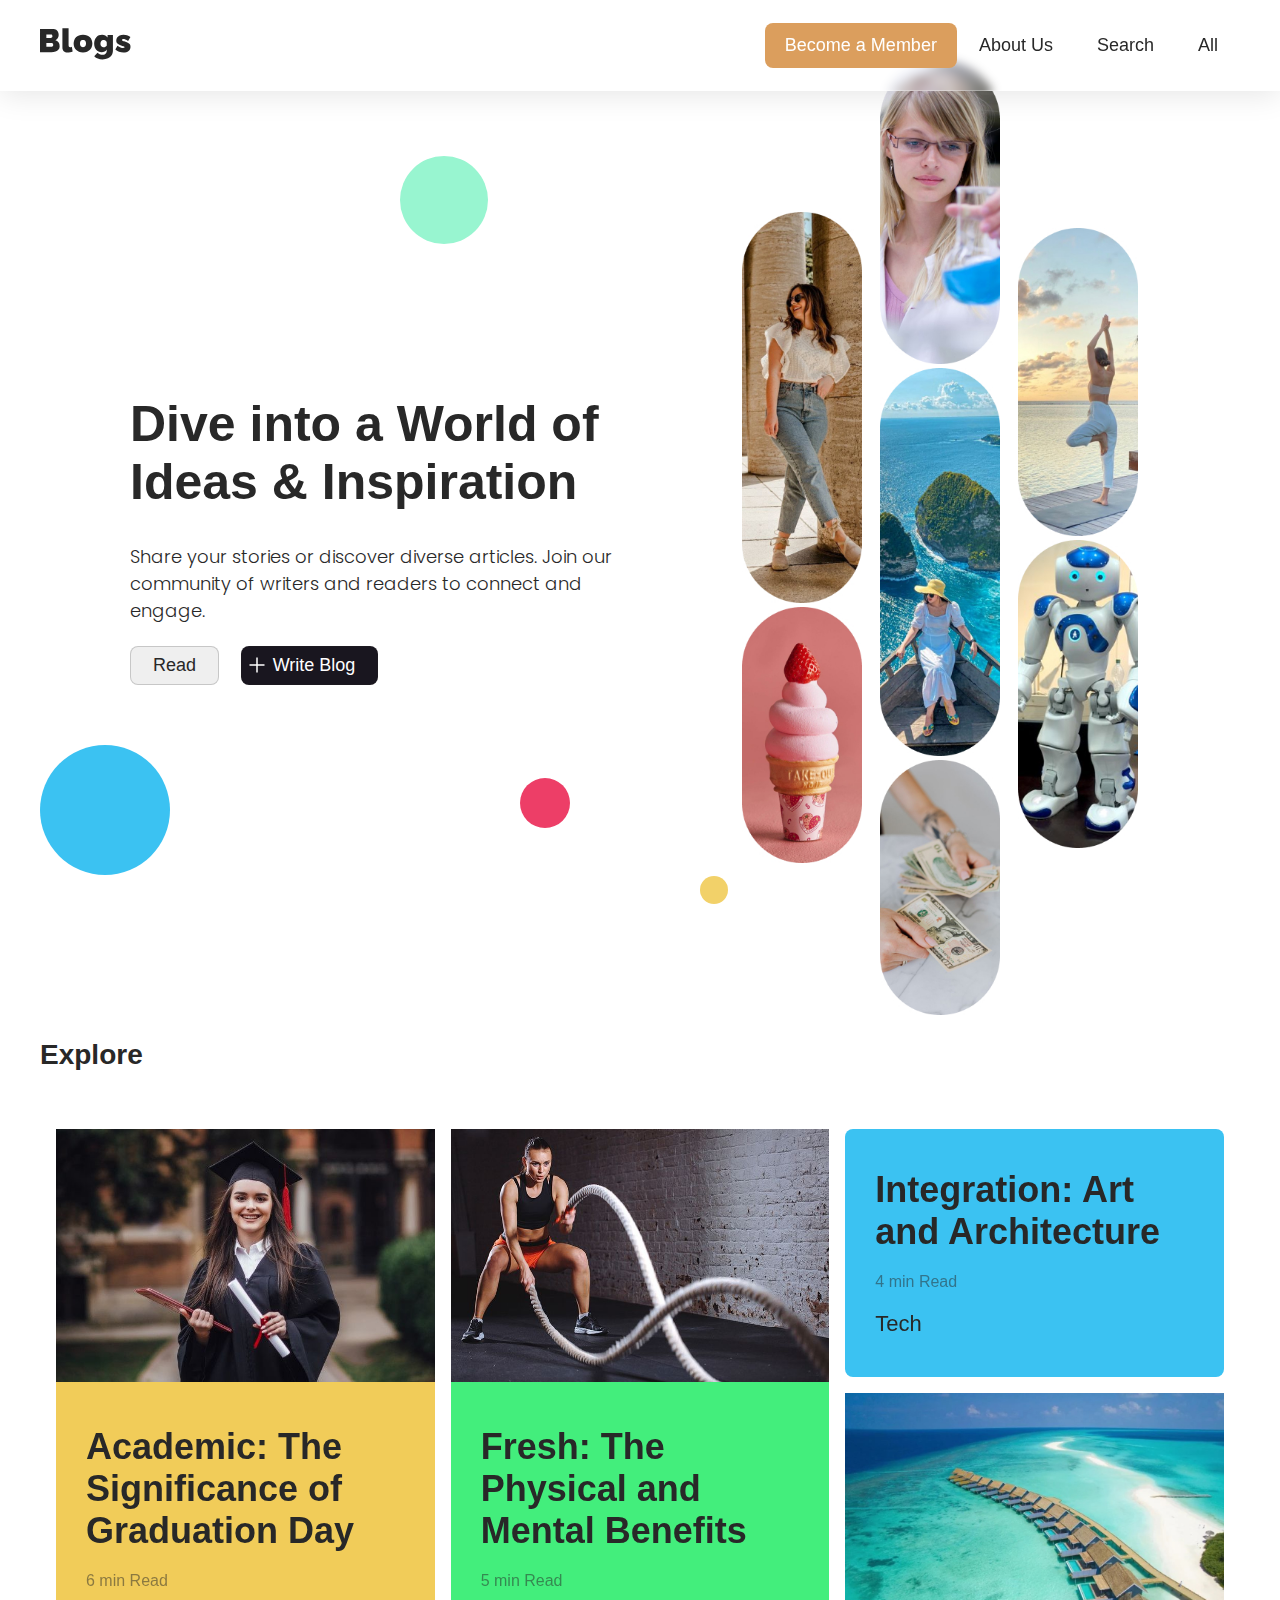
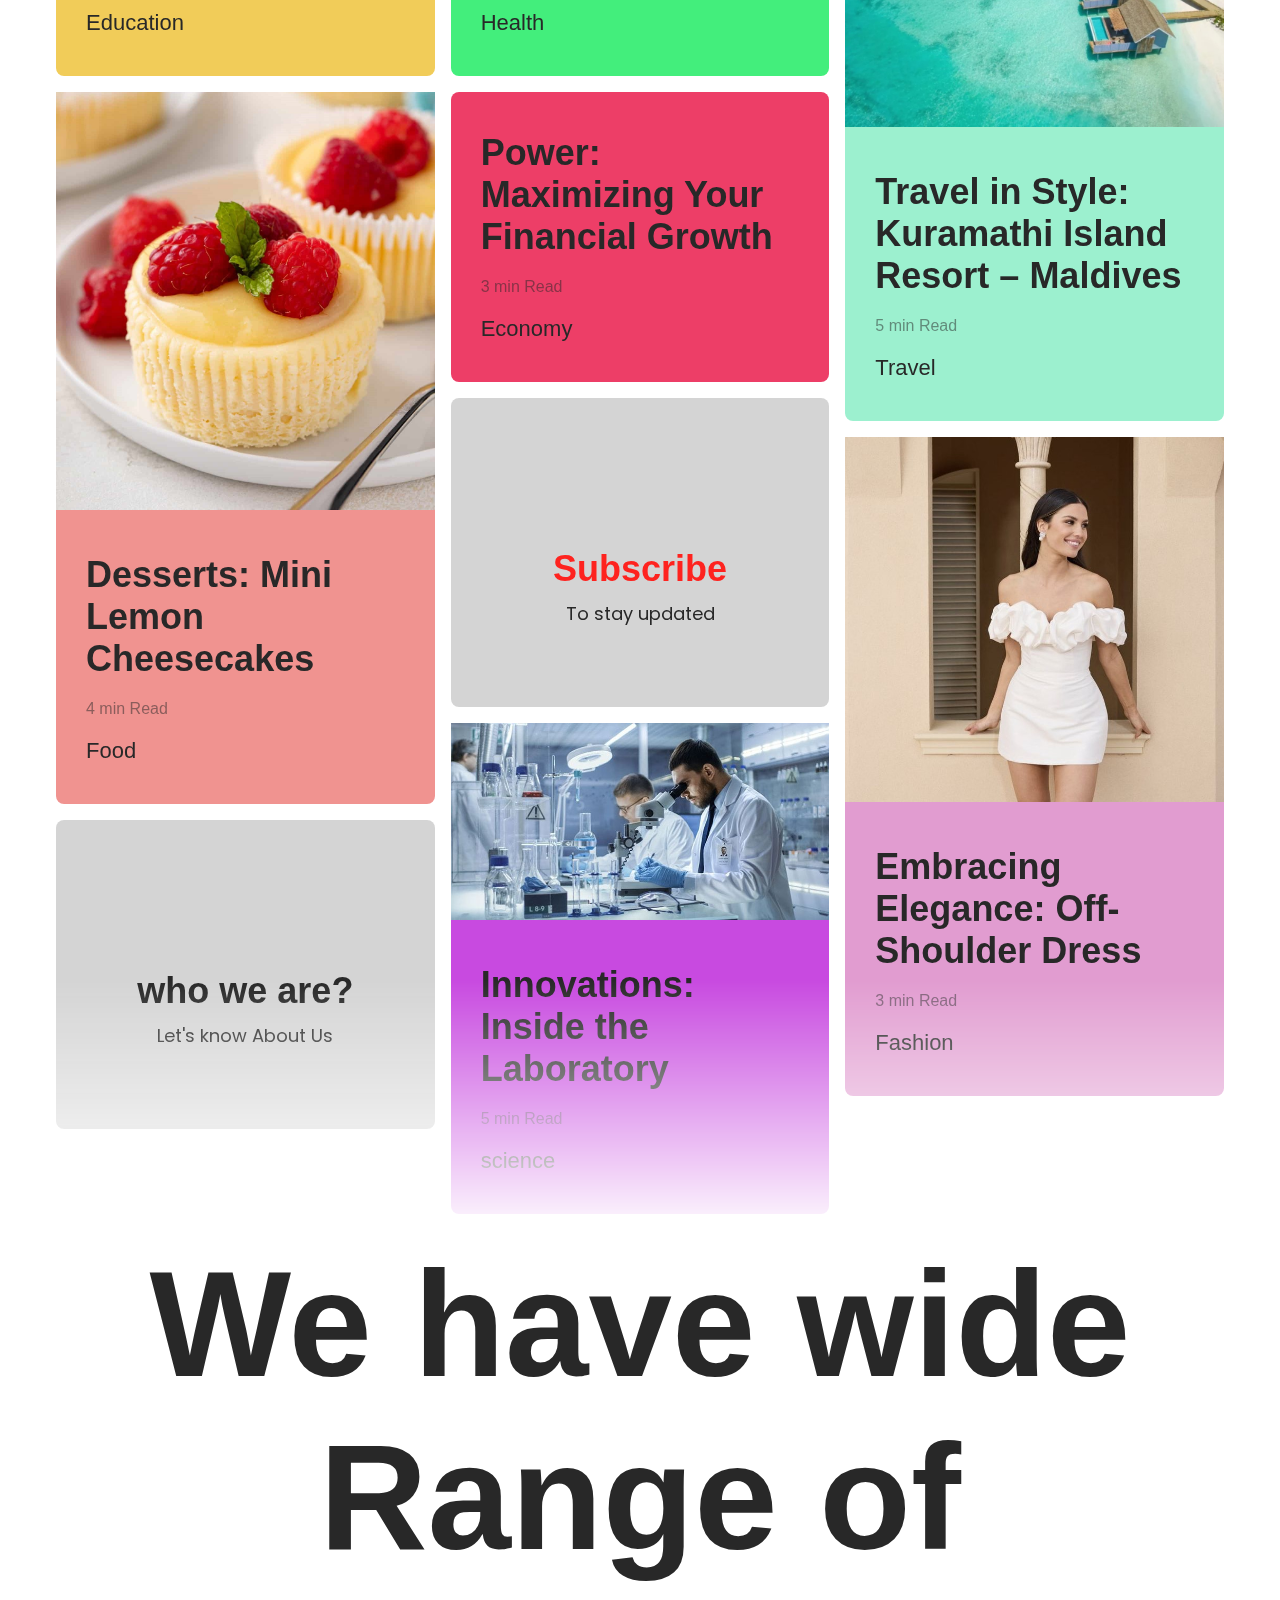
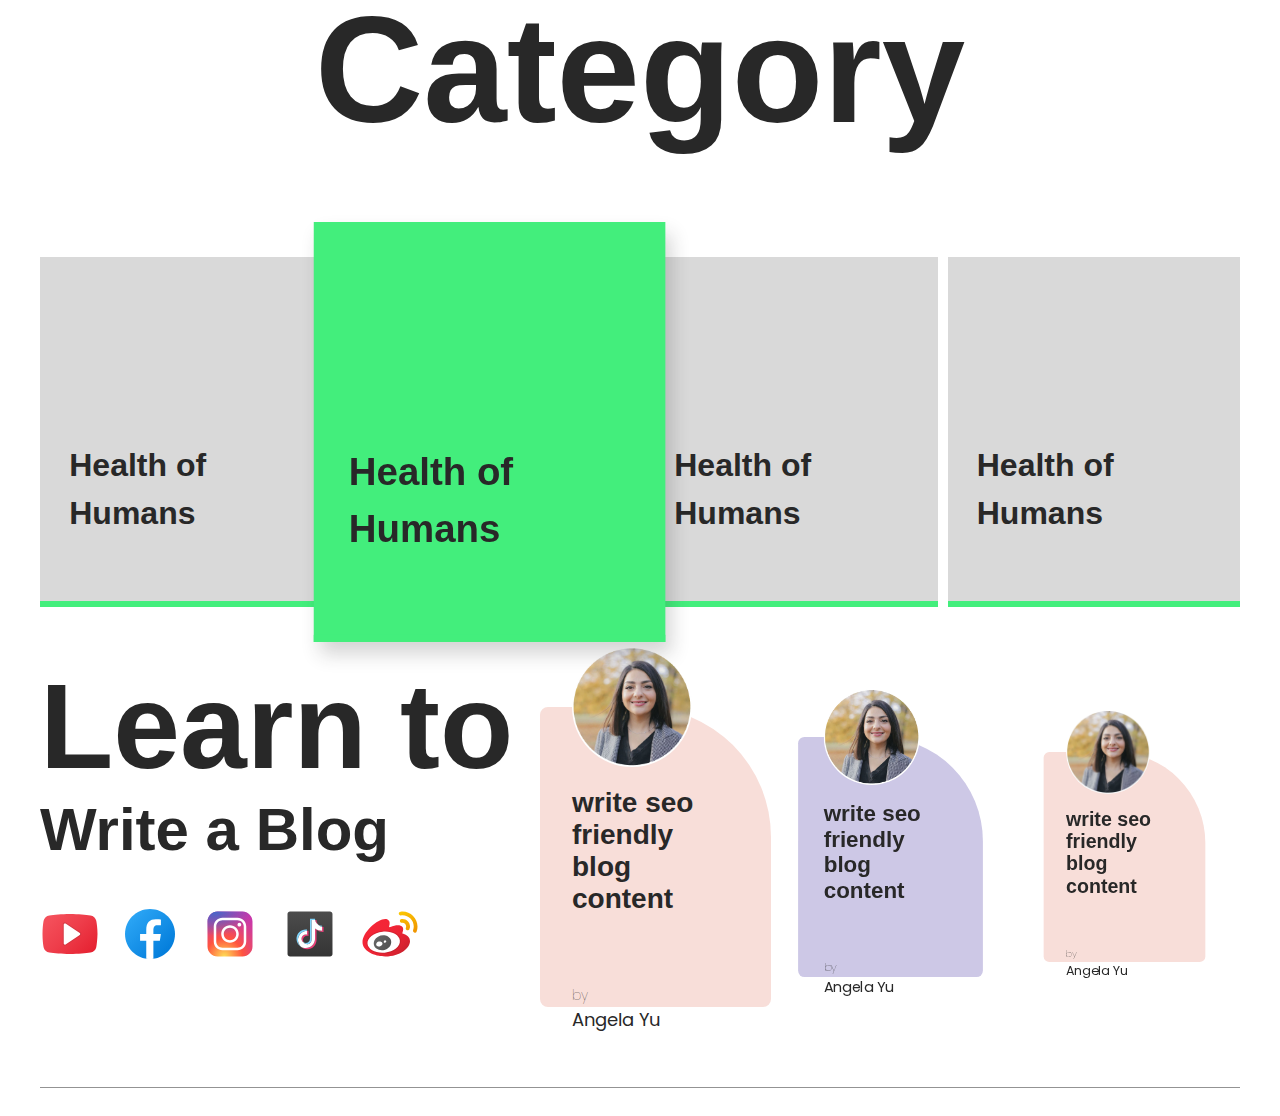
==== index.html @ 85336d6c "fashion updated" ====
<!DOCTYPE html>
<html lang="en">

<head>
    <meta charset="UTF-8">
    <meta name="viewport" content="width=device-width, initial-scale=1.0">
    <title>Blogsphere</title>
    <link rel="stylesheet" href="./css/nav.css">
    <link rel="stylesheet" href="./css/main.css">
</head>

<body>
    <header>
        <nav>
            <section>
                <nav class="nav">
                    <div class="container navBox navBar">
                        <div>
                            <img src="./icon/Blogs.svg" alt="logo" height="32">
                        </div>

                        <div class="mobileChangeNav" id="mobileChangeNav">
                            <div class="closeBtn" onclick="closeBtn()">
                                <img src="./icon/close.svg" alt="close menu" height="22">
                            </div>
                            <ul>
                                <li>
                                    <div class="navMemberBtn">Become a Member</div>
                                </li>
                                <li><a href="#" class="navLink">About Us</a></li>
                                <li><a href="#" class="navLink">Search</a></li>
                                <li><a href="#" class="navLink">All</a></li>
                            </ul>
                        </div>

                        <div class="mobileMenuBtn" id="mobileMenuBtn" onclick="openBtn()">
                            <img src="./icon/menu.svg" alt="menu" height="32">
                        </div>
                    </div>
                </nav>
            </section>
        </nav>

        <section class="container">
            <div class="heroContent">

                <div class="lightBlueDot"></div>
                <div class="blueDot">
                    <div class="blueDotImg"></div>
                </div>
                <div class="pinkDot"></div>
                <div class="yellowDot"></div>
                <div class="heroText">
                    <div>
                        <h1>
                            Dive into a World of Ideas & Inspiration
                        </h1>
                        <p>
                            Share your stories or discover diverse articles. Join our community of writers and readers
                            to connect and engage.
                        </p>

                        <div class="heroBtnBox">
                            <button class="heroBtn">Read</button>
                            <button class="heroBtn">Write Blog</button>
                        </div>
                    </div>
                </div>
                <div class="heroImgBox">
                    <div class="heroColumns">
                        <div>
                            <img src="./img/hero1.jpg" alt="">
                        </div>
                        <div>
                            <img src="./img/hero2.jpg" alt="">
                        </div>
                    </div>

                    <div class="heroColumns">
                        <div>
                            <img src="./img/hero3.jpg" alt="">
                        </div>
                        <div>
                            <img src="./img/hero4.jpg" alt="">
                        </div>
                        <div>
                            <img src="./img/hero5.jpg" alt="">
                        </div>
                    </div>

                    <div class="heroColumns mobileHiddenColumn">
                        <div>
                            <img src="./img/hero6.jpg" alt="">
                        </div>
                        <div>
                            <img src="./img/hero7.jpg" alt="">
                        </div>
                    </div>

                </div>
            </div>
        </section>
    </header>
    <section>
        <div class="container">
            <h3 class="subHeading">Explore</h3>
        </div>

        <section>
            <div class="blogGrid container">

                <!-- column one -->
                <div class="blogColumns">

                    <div class="blogCard educationCard">
                        <div class="fasioImg">
                            <img src="./img/education.jpg" alt="educatinImg" width="100%">
                        </div>
                        <div class="blogCardText">
                            <h2>Academic: The Significance of Graduation Day</h2>
                            <p>6 min Read</p>
                            <h4>Education</h4>
                        </div>
                    </div>

                    <div class="blogCard foodCard">
                        <div class="fasioImg">
                            <img src="./img/food.jpg" alt="foodImg" width="100%">
                        </div>
                        <div class="blogCardText">
                            <h2>Desserts: Mini Lemon Cheesecakes</h2>
                            <p>4 min Read</p>
                            <h4>Food</h4>
                        </div>
                    </div>
                    
                    <div class="blogCard blogAdds">
                        <div>
                            <h5>who we are?</h5>
                            <p>Let's know About Us</p>
                        </div>
                    </div>

                </div>

                <!-- column two -->
                <div class="blogColumns">

                    <div class="blogCard healthCard">
                        <div class="fasioImg">
                            <img src="./img/health.jpg" alt="healthImg" width="100%">
                        </div>
                        <div class="blogCardText">
                            <h2>Fresh: The Physical and Mental Benefits</h2>
                            <p>5 min Read</p>
                            <h4>Health</h4>
                        </div>
                    </div>

                    <div class="blogCard economyCard">
                        <div class="blogCardText">
                            <h2>Power: Maximizing Your Financial Growth</h2>
                            <p>3 min Read</p>
                            <h4>Economy</h4>
                        </div>
                    </div>
                    
                    <div class="blogCard blogAdds">
                        <div>
                            <h5 style="color: var(--red);">Subscribe</h5>
                            <p>To stay updated </p>
                        </div>
                    </div>

                    <div class="blogCard scienceCard">
                        <div class="fasioImg">
                            <img src="./img/science.jpg" alt="healthImg" width="100%">
                        </div>
                        <div class="blogCardText">
                            <h2>Innovations: Inside the Laboratory</h2>
                            <p>5 min Read</p>
                            <h4>science</h4>
                        </div>
                    </div>

                </div>


                <!-- column tree -->
                <div class="blogColumns">

                    <div class="blogCard techCard">
                        <div class="blogCardText">
                            <h2>Integration: Art and Architecture</h2>
                            <p>4 min Read</p>
                            <h4>Tech</h4>
                        </div>
                    </div>

                    <div class="blogCard travelCard">
                        <div class="fasioImg">
                            <img src="./img/travel.jpg" alt="travelImg" width="100%">
                        </div>
                        <div class="blogCardText">
                            <h2>Travel in Style: Kuramathi Island Resort – Maldives</h2>
                            <p>5 min Read</p>
                            <h4>Travel</h4>
                        </div>
                    </div>
                    
                    <div class="blogCard fashionCard">
                        <div class="fasionImg">
                            <img src="./img/fashionGirl.jpg" alt="fashionImg" width="100%">
                        </div>
                        <div class="blogCardText">
                            <h2>Embracing Elegance: Off-Shoulder Dress</h2>
                            <p>3 min Read</p>
                            <h4>Fashion</h4>
                        </div>
                    </div>

                </div>

            </div>
        </section>




    </section>


    <section>
        <div class="container bigAnimationTextBox" id="bigAnimationTextBox">
            <h2 class="bigAnimationText bigAnimationTextTop">We have wide </h2>
            <h2 class="bigAnimationText bigAnimationTextBottom">Range of Category</h2>
        </div>
    </section>

    <section class="container">
        <div class="categorySilderBox">

            <div class="categoryCard">
                <h4 class="categoryText">Health of Humans</h4>
                <div class="categoryLine"></div>
            </div>

            <div class="categoryCard">
                <h4 class="categoryText">Health of Humans</h4>
                <div class="categoryLine"></div>
            </div>

            <div class="categoryCard">
                <h4 class="categoryText">Health of Humans</h4>
                <div class="categoryLine"></div>
            </div>

            <div class="categoryCard">
                <h4 class="categoryText">Health of Humans</h4>
                <div class="categoryLine"></div>
            </div>

        </div>
    </section>

    <section>
        <div class="learnContentBox container">
            <div>
                <h2>Learn to </h2>
                <h3>Write a Blog </h3>

                <div class="socialMediaBox">
                    <div><a href="/"><img src="./icon/yt.svg" alt="youtube" height="60" width="60"></a></div>
                    <div><a href="/"><img src="./icon/fb.svg" alt="facebook" height="60" width="60"></a></div>
                    <div><a href="/"><img src="./icon/insta.svg" alt="instergram" height="60" width="60"></a></div>
                    <div><a href="/"><img src="./icon/tikTok.svg" alt="tiktok" height="60" width="60"></a></div>
                    <div><a href="/"><img src="./icon/weibo.svg" alt="weibo" height="60" width="60"></a></div>
                </div>

            </div>
            <div>

                <div class="infoCard infoCard1">
                    <div class="infoImg">
                        <img src="./profile/img1.jpg" alt="user img" height="120">
                    </div>

                    <h3>write seo friendly blog content</h3>
                    <span>by</span>
                    <p>Angela Yu</p>
                </div>

                <div class="infoCard infoCard2">
                    <div class="infoImg">
                        <img src="./profile/img1.jpg" alt="user img" height="120">
                    </div>

                    <h3>write seo friendly blog content</h3>
                    <span>by</span>
                    <p>Angela Yu</p>
                </div>

                <div class="infoCard infoCard3">
                    <div class="infoImg">
                        <img src="./profile/img1.jpg" alt="user img" height="120">
                    </div>

                    <h3>write seo friendly blog content</h3>
                    <span>by</span>
                    <p>Angela Yu</p>
                </div>

            </div>
        </div>
    </section>

    <footer>
        <section class="container">
            <p></p>
        </section>
    </footer>
    <script src="./js/nav.js"></script>
    <script src="./js/main.js"></script>
</body>

</html>
---- css/nav.css ----
ul {
    list-style: none;
}





body {
    /* overflow: hidden; */
    overflow-x: hidden !important;
}

.nav {
    background: var(--bgNav);
    padding: 22px 0;
    position: absolute;
    z-index: 9;
    top: 0;
    left: 0;
    right: 0;
    box-shadow: 5px 10px 15px rgba(0, 31, 64, .05);
    border-bottom: 1px solid rgba(0, 31, 64, .09);

        /* glass effect */

    /* From https://css.glass */
    background: rgba(255, 255, 255, 0.2);
    /* border-radius: 16px; */
    box-shadow: 0 4px 30px rgba(0, 0, 0, 0.1);
    backdrop-filter: blur(5px);
    -webkit-backdrop-filter: blur(5px);
    border: 1px solid rgba(255, 255, 255, 0.3);
}

.navBox {
    display: flex;
    justify-content: space-between;
    align-items: center;   
}



.navBox ul {
    display: flex;
    align-items: center;
}



@media screen and (max-width: 1000px) {


    body {
        overflow-y: scroll;
    }

}

.mobileMenuBtn img{
    cursor: pointer;
}

.mobileMenuBtn {
    display: none;
}

.closeBtn {
    display: none;
    position: absolute;
    top: 6%;
    right: 6%;
    cursor: pointer;
}

.navBar ul li a{
    margin-inline: 22px;
}

@media screen and (max-width: 800px) {
    .mobileChangeNav {
        /* display: none; */
        position: absolute;
        background: rgba(255, 255, 255, 0.4);
        width: 100%;
        height: 100vh;
        top: 0;
        left: 100%;
        bottom: 0;


        backdrop-filter: blur(5px);
        -webkit-backdrop-filter: blur(5px);

        transition: all ease-in-out 320ms;
    }

    .mobileChangeNav ul {
        flex-direction: column;
        margin-top: 10%;
    }

    .mobileChangeNav ul li {
        margin-top: 5%;
        width: calc(100% - 4rem) !important;
        padding-bottom: 10px;
        border-bottom: 1px solid rgba(0, 31, 64, .2);
    }

    .closeBtn {
        display: inline;
    }

    .navLink {
        font-size: 1rem;
    }

    .navLink:hover {
        border: none;
    }

    .mobileMenuBtn {
        display: inline;
        cursor: pointer;
    }
}
---- css/main.css ----
@import url('https://fonts.googleapis.com/css2?family=Poppins&display=swap');
@import url('https://fonts.googleapis.com/css2?family=Poppins:ital,wght@0,100;0,200;0,300;0,400;0,500;0,600;0,700;0,800;0,900;1,100;1,200;1,300;1,400;1,500;1,600;1,700;1,800;1,900&display=swap');
*{
    margin: 0;
    padding: 0;
    box-sizing: border-box;
}

:root{
    --fashionColor: #E19CD0;
    --healthColor: #43EE7C;
    --foodColor: #F09390;
    --economyColor: #ED3E67;
    --techColor: #3BC2F2;
    --scienceColor: #C84AE0;
    --travelColor: #9CF0CF;
    --educationColor: #F1CC59;

    --blogAddsColor: rgba(40, 40, 40, .2);
    --themeColor: rgba(202, 221, 250, .45);

    --themeColor: #e9e9e9;

    --smallRadius:8px;
    --bigRadius:32px;

    --mainFont:"Raleway", sans-serif;
    --bodyFont:"Poppins", sans-serif;

    --heading50:50px;
    --heading36:36px;
    --heading28:28px;
    --heading22:22px;

    --text18:18px;
    --heading32: 32px;

    
    --darkMain: #19161F;
    --darkGray: rgba(255, 255, 255, 0.05);
    --darkText: #282828;
    --white: #fff;

    --garyWhite: #D9D9D9;
    --red: #FE231F;

    --setBlogColumn: calc(100% - 3rem );

}

.container {
    width: calc(100% - 2rem);
    max-width: 1200px;
    margin-inline: auto;
}

body {
    overflow-x: hidden;
}

.subHeading {
    color: var(--darkText);
    font-size: var(--heading28);
    font-family: var(--mainFont);
    margin-top: 20px;
    margin-bottom: 50px;
}

/* blogGrid */

.blogGrid {
    display: flex;
    flex-wrap: wrap;
    flex-direction: row;
}

.blogColumns {
    width: calc( var(--setBlogColumn) / 3);
    margin-inline: 8px;
    align-self: flex-start;
}

/* cards */

.fashionCard {
    background: var(--fashionColor);
}

.healthCard {
    background: var(--healthColor);
}

.educationCard {
    background: var(--educationColor);
}

.scienceCard {
    background: var(--scienceColor);
}

.foodCard {
    background: var(--foodColor);
}

.travelCard {
    background: var(--travelColor);
}

.techCard {
    background: var(--techColor);
}

.economyCard {
    background: var(--economyColor);
}

.blogAdds {
    background: var(--blogAddsColor);
    padding-top: 150px;
    padding-bottom: 80px;
    text-align: center;
    color: var(--darkText);
}

.blogAdds h5 {
    font-family: var(--mainFont);
    font-size: var(--heading36);
}

.blogAdds p {
    font-family: var(--bodyFont);
    font-size: var(--text18);
    margin-top: 10px;
}



.blogCard {
    border-radius: var(--smallRadius);
    margin-bottom: 16px;
}

.blogCardText {
    padding: 40px 30px;
    font-family: var(--mainFont);
    color: var(--darkText);
}

.blogCardText h2 {
    letter-spacing: 1.5%;
    font-size: var(--heading36);
}

.blogCardText p {
    opacity: 50%;
    margin-top: 20px;
    font-size: var(--bodyFont);
}

.blogCardText h4 {
    font-size: var(--heading22);
    font-weight: 500;
    margin-top: 20px;
}

@media screen and (max-width: 1000px) {
    .blogColumns {
        width: calc( (calc(100% - 2rem)) / 2);
    }
}

@media screen and (max-width: 680px) {
    .blogColumns {
        width: 100%;
    }
}


/* home big text animation */

.bigAnimationTextBox {
    overflow: hidden;
}

.bigAnimationText {
    font-family: var(--mainFont);
    font-size: 150px;
    color: var(--darkText);
    /* width: 150vw; */
    text-align: center;
}



.categorySilderBox {
    display: grid;
    grid-template-columns: repeat(4, 1fr);
    grid-column-gap: 10px;
    margin-top: 100px; 
}

.categoryCard {
    height: 350px;
    font-family: var(--mainFont);
    position: relative;
    background: var(--garyWhite);
    border-bottom: 0;
}

.categorySilderBox > .categoryCard:nth-child(2) {
    scale: 1.2;
    z-index: 9;
    box-shadow: 5px 10px 15px rgba(40, 40, 40, .2);
    background: var(--healthColor);
}

.categoryText {
    font-size: var(--heading32);
    color: var(--darkText);
    position: absolute;
    bottom: 20%;
    padding-inline: 10%;
    line-height: 1.5;
}

.categoryLine {
    width: 100%;
    height: 6px;
    background: var(--healthColor);
    position: absolute;
    bottom: 0;
}

@media screen and (max-width: 1000px) {
    .categorySilderBox {
        grid-template-columns: repeat(3, 1fr);
    }
}

/* learnContentBox */

.learnContentBox {
    display: grid;
    grid-template-columns: repeat(5, 1fr);
}

.learnContentBox > div:nth-child(1)  {
    padding-top: 50px;
    grid-column: span 2;
}

.learnContentBox > div:nth-child(1) h2,
.learnContentBox > div:nth-child(1) h3 {
    font-family: var(--mainFont);
    color: var(--darkText);
}

.learnContentBox > div:nth-child(1) h2 {
    font-size: 120px;
}

.learnContentBox > div:nth-child(1) h3 {
    font-size: 60px;
}

.socialMediaBox {
    display: flex;
    margin-top: 40px;
}

.socialMediaBox > div {
    margin-right: 20px;
}

.learnContentBox > div:nth-child(2)  {
    grid-column: span 3;
    height: 300px;
    display: flex;
    justify-content: space-between;
    padding-left: 20px;
    margin-top: 100px;
}

.infoCard {
    color: var(--darkText);
    position: relative;
    background: #F8DED9;
    padding: 32px;
    padding-bottom: 80px;
    width: 33%;
    border-radius: var(--smallRadius);
    border-top-right-radius: 130px;
    padding-top: 80px;
}

.infoImg {
    position: absolute;
    top: -60px;
}

.infoImg img {
    border-radius: 120px;
}

.infoCard h3 {
    font-family: var(--mainFont);
    font-size: var(--heading28);
}

.infoCard span {
    font-family: var(--bodyFont);
    font-size: 14px;
    font-weight: 100;
    display: block;
    margin-top: 70px;
}

.infoCard p {
    font-family: var(--bodyFont);
    font-size: var(--text18);
}

.infoCard2 {
    background: #CDC8E6;
    scale: .8;
}

.infoCard3 {
    scale: .7;
}

footer section {
    opacity: .5;
    margin-top: 80px;
    border-top: .1px solid var(--darkText);
}

footer p {
    font-family: var(--mainFont);
    font-size: 14px;
    color: var(--darkText);
    text-align: center;
    padding-top: 14px;
    padding-bottom: 14px;
}


/* profileViewPage */

.profileViewPage {
    display: grid;
    grid-template-columns: repeat(4, 1fr);
    font-family: var(--mainFont);
}


















/* minu - singleBlog */

.singleBlog {
    margin-top: 140px;
}

.singleBlog .blogTopic{
    margin-top: 50px;
    font-family: var(--mainFont);
    font-size: clamp(1.563rem, 1.375vw + 1.219rem, 2.25rem);
    color: #282828;
    font-weight: 900;
}

.singleBlog .blogInfoBox{
    font-family: var(--mainFont);
    font-size: clamp(0.938rem, -0.125vw + 1.031rem, 1rem);
    font-weight: 400;
    color: #282828;
    opacity: 80%;
    margin-top: 10px;
}

.singleBlog .optionBtn{
    margin-top: 22px;
    display: flex;
    justify-content: end;
}

.singleBlog button{
    font-size: clamp(0.875rem, 0.75vw + 0.688rem, 1.25rem);
    font-weight: 500px;
    cursor: pointer;
    font-family: var(--mainFont);
    padding: 10px 25px;
    padding-left: 66px;
    border: 0.4px solid rgb(40, 40, 40, .2);
    border-radius: var(--smallRadius);
    background: transparent;
}

.singleBlog  .pdfBtn{
    font-size: clamp(1rem, 0.25vw + 0.938rem, 1.125rem);
    background: url(../Resources/pdfIcon.svg) no-repeat 22px center;
    background-size: 28px;
    margin-left: 15px;
}

.singleBlog .favBtn{
    font-size: clamp(1rem, 0.25vw + 0.938rem, 1.125rem);
    display: flex;
    align-items: center;
    padding-left: 24px;
    justify-content: space-between;
}

.favBtn span{
    margin-left: 15px;
}

.singleBlog .blogImgBox{
    margin-top: 70px;
    display: flex;
   justify-content: center;
}

.singleBlog > .blogImgBox > img{
    border-radius: 32px;
}

.blogContent{
    margin-top: 80px;
    width: 90%;
    margin-inline: auto;
}

.blogContent p{
    font-family: var(--bodyFont);
    font-size: 1.125rem;
    font-size: clamp(1.125rem, 1rem + 0.5vw, 1.375rem);
    color: #282828;
    opacity: .9;
    line-height: 1.8;
    font-weight: 300;
    text-align: justify;
}

.otherContent {
    display: grid;
    grid-template-columns: repeat(2, 1fr);
    column-gap: 60px;
}

.singleBlog > .imgSection{
    margin-top: 60px;
    width: fit-content;
    margin-inline: auto;
}

.imgSection img{
    border-radius: 32px;
}

.singleBlog .blogEndRow{
    font-family: var(--mainFont);
    display: flex;
    justify-content: space-between;
    margin-top: 100px;
}

.blogEndRow .shareLink{
    display: flex;
    align-items: center;
    color: var(--darkText);
}

.singleBlog .feedbackSection > h3{
    font-family: var(--mainFont);
    font-size: var(--heading22);
    font-weight: 100;
    color: #282828;
    margin-top: 60px;
    text-align: center;
}


.singleBlog .boxLineDiv{
    width: 350px;
    border-bottom: 0.4px solid rgba(40, 40, 40, 30%);
    margin-inline: auto;
    margin-top: 10px;

}

.singleBlog .feedbackImg{
    margin-top: 25px;
    display: flex;
    flex-wrap: wrap;
    width: fit-content;
    margin-inline: auto;
    margin-bottom: 20px;
}

.singleBlog .feedbackImg div{
    margin-inline: 5px;
    cursor: pointer;
    animation: all ease-in-out 300ms;
}

.singleBlog .feedbackImg div:hover {
    scale: 1.1;
}

@media screen and (max-width: 800px) {
    .blogContent {
        width: 95%;
    }

    .otherContent {
        grid-template-columns: 1fr;
        row-gap: 32px;
    }
}

@media screen and (max-width: 570px) {
    .blogEndRow {
        display: flex;
        flex-direction: column;
    }

    .shareLink {
        margin-top: 20px;
    }
}

@media screen and (max-width: 450px) {
    .feedbackImg img {
        width: 32px;
        height: 32px;
    }
}


/* comment box */

.commentSection {
    margin-top: 100px;
}

.commentHeader {
    display: flex;
    justify-content: space-between;
    margin-bottom: 2.4rem;
    font-family: var(--mainFont);
}

.commentHeader h1 {
    font-size: 1.6rem;
    color: hsl(224, 21%, 14%);
}

.commentBox {
    font-family: var(--bodyFont);
}

.notification {
    padding: 0.001rem .6rem;
    margin-left: 0.4rem;
    border-radius: 0.3rem;
    background-color: hsl(219, 85%, 26%);
    color: hsl(0, 0%, 100%);
}

.commentHeader h2 {
    font-weight: 500;
    font-size: 1.4rem;
    color: hsl(219, 12%, 42%);
}

.msg-box {
    display: flex;
    padding: 1rem 1.5rem;
    background-color: hsl(210, 60%, 98%);
    margin-bottom: 0.6rem;
    position: relative;
}

.msg-box>div + div {
    margin-left: 1.2rem;
}

.msg-box img {
    height: 3rem;
}

.chess-img {
    position: absolute;
    right: 2rem;
    align-items: center;
}

.msg-box div h3 {
    font-size: 1rem;
    font-weight: 500;
    color: hsl(219, 12%, 42%);
    margin-bottom: 0.2rem;
    display: flex;
    align-items: center;
}

.msg-box div h3 span {
    font-weight: 800;
}

.msg-box>div>h3>span + span {
    margin-left: 0.6rem;
}

.msg-box span {
    color: hsl(219, 12%, 42%);
}

.msg-box div h3 span:nth-child(1) {
    color: hsl(224, 21%, 14%);
}

.commentBox p {
    font-size: 1.05rem;
    color: hsl(219, 12%, 42%);
    margin: 0.8rem 1.5rem 2rem 6rem;
    padding: 1.2rem;
    border: 1px solid hsl(205, 33%, 90%);
}

.commentBox span.club {
    color: hsl(219, 85%, 26%);
}

.hiden {
    display: none;
    transition: all 250ms ease-in-out;
}

.dot {
    width: 8px;
    height: 8px;
    border-radius: 8px;
    background-color: hsl(1, 90%, 64%);
    margin-left: 0.7rem;
}

.name {
    margin-right: 0.6rem;
}

.name:hover,
.commentBox h3>span:hover,
.commentBox >h2:hover,
.commentBox p:hover {
    cursor: pointer;
    color: hsl(219, 85%, 26%) !important;
    transition: color ease-in;
    transition-duration: 100ms;
}

.commentBox p:hover {
    background-color: hsl(205, 33%, 90%);
    transition: background-color ease-in;
    transition-duration: 200ms;
}

.msg-box>div+div>span {
    display: block !important;
}

@media screen and (max-width: 928px) {
    .msg-box>div+div>* , .dot{
        display: inline-block;
    }
}

@media screen and (max-width: 450px) {
    .container {
        padding: 1.8rem 1.3rem;
    }

    .commentBox p {
        margin-left: 2rem;
        margin-right: 1rem;
    }

}

@media screen and (max-width: 500px) {
    .commentBox >h1 {
        font-size: 1.2rem;
    }

    .commentBox >h2 {
        font-size: 1rem;
    }
}

@media screen and (max-width: 600px) {
    .chess-img {
        display: none !important;
    }
}



.profileViewPage > div {
    /* border: 1px solid black; */
}

.profileOptionBox {
    
}

.optBox {
    width: 100%;
    height: fit-content;
    padding: 16px ;
    cursor: pointer;
    transition: all ease-in-out 300ms;
}

.optBox:hover {
    background: var(--themeColor);
}

.optBox h5 {
    font-size: 1rem;
    font-size: clamp(1rem, 0.9375rem + 0.25vw, 1.125rem);
    color: var(--darkText);
}

/* .userImgBox {
    height: 300px;
} */

.userInfoBox {
    background: var(--themeColor);

}

.userName {
    margin-top: 16px;
}

.userName a{
    color: var(--darkText);
    padding-left: 22px;
}

.bio {
    padding: 22px;
}

.bio h5 {
    font-size: 18px;
}

.bio p {
    line-height: 1.5;
    color: var(--darkText);
    opacity: .7;
    margin-top: 12px;
}

.userContent {
    grid-column: span 2;
    padding: 42px 22px;
    color: var(--darkText);
}

.userContent h4 {
    font-size: 1.75rem;
font-size: clamp(1.75rem, 1.5rem + 1vw, 2.25rem);
}

.userCatBox {
    display: flex;
    flex-wrap: wrap;
    margin-top: 22px;
}

.userCat {
    padding: 10px 18px;
    background: var(--themeColor);
    border-radius: var(--smallRadius);
    margin-inline: 5px;
    font-size: 16px;
}

.profileSlider {
    width: 100%;
    height: 350px;
    background: var(--garyWhite);
    border-radius: var(--smallRadius);
    margin-top: 22px;
}

@media screen and (max-width: 1100px) {
    .profileOptionBox {
        position: absolute;
        display: none;
    }

    .profileViewPage {
        grid-template-columns: repeat(3, 1fr);
    }
}

@media screen and (max-width: 700px) {
    .profileViewPage {
        grid-template-columns: 1fr;
    }

    .userImgBox {
        width: 150px;
        height: 150px;
        margin-top: 180px;
        position: absolute;
        left: 50%;
        transform: translateX(-50%);
        top: 0;
    }

    .userInfoBox {
        padding-top: 180px;
    }

    .userName {
        text-align: center;
    }

    .userImgBox > img {
        border-radius: 150px;
    }


   
}

/* blogSearchBox */

.blogSearchBox {
    position: relative;
    width: 100%;
    height: fit-content;
    
}

.blogSearch {
    width: 100%;
    height: 32px;
    border: none;
    outline: none;
    padding: 24px 20px 24px 8% ;
    font-family: var(--mainFont);
    font-size: var(--text18);
    border-radius: 8px;
    background:  url(../icon/search.svg) no-repeat 2% center , rgba(40, 40, 40, 0.05);
    background-size: 22px;

}

.blogDisplayChange {
    font-family: var(--mainFont);
    font-size: 16px;
    color: var(--darkText);
    letter-spacing: 1.5;

    display: flex;
    justify-content: end;
    margin-top: 20px;
}

.blogDisplayChange > div {
    display: flex;
    align-items: center;
}

.blogDisplayChange > div > div {
    margin-inline: 15px;
    border-radius: var(--smallRadius);
}

.blogGrid {
    overflow: hidden;
    mask-image: linear-gradient(
        to top,
        transparent,
        #000 15% 100%,
        transparent
    );
}

.blogGrid ,
.blogList {
    padding: 8px;
    cursor: pointer;
    display: flex;
    justify-content: center;
    align-items: center;
    transition: all ease-in-out 300ms;
}

.blogDisplayChange .blogGrid:hover,
.blogList:hover {
    background: #e9e9e9;
}

.blogResult {
    font-size: 14px;
    font-family: var(--mainFont);
    margin-top: 30px;
    letter-spacing: 1.5;
}

.blogResult span {
    font-weight: 600;
}

.searchFilterBox {
    display: flex;
    margin-top: 20px;
}

.searchFilter {
    margin-right: 20px;
    font-family: var(--mainFont);
    display: flex;
    align-items: center;
    width: fit-content;
    padding: 10px 16px;
    border: .4px solid #2828280d;
    background: rgba(40, 40, 40, 20%);
    border-radius: var(--smallRadius);
}

.searchFilter span {
    margin-left: 15px;
    font-size: var(--text18);
    font-weight: 600;
}

.filterCount {
    font-family: var(--mainFont);
    font-weight: 600;
    font-size: 16px;
    padding: 8px;
    background: var(--darkText);
    width: 30px;
    height: 30px;
    color: #fff;
    border-radius: var(--smallRadius);
    display: flex;
    justify-content: center;
    align-items: center;
    margin-left: 12px;
}

.closeFilter {
    width: 32px;
    height: 32px;
    display: flex;
    justify-content: center;
    align-items: center;
    padding: 5px;
    margin-left: 20px;
    cursor: pointer;
    border-radius: 32px;
    transition: all ease-in-out 300ms;
}

.closeFilter:hover {
    background: var(--themeColor);
}

.searchResult {
    margin-top: 80px;
}

.searchResult .blogColumns {
    align-self: flex-start;
}

@media screen and (max-width: 750px) {
    .searchFilterBox {
        flex-wrap: wrap;
    }

    .searchFilter {
        margin-top: 12px;
    }

    .searchFilter span  {
        font-size: 14px;
    }

    .filterCount {
        font-size: 12px;
    }

    .closeFilter {
        width: 26px;
        height: 26px;
    }

    .blogSearch{
        padding-left: 14%;
    }
}


/* my blog section */
/* 
.myBlogFilterBox {
    display: flex;
}

.myBlogGrid {
    margin-top: 32px;
    width: 100%;
    display: flex;
 flex-wrap: wrap; 
} 

.myBlogGrid .blogCard {
    width: 100%;
} 
.myBlogGrid h2 {
    font-size: 22px;
}

.myBlogGrid h4 {
    font-size: 12px;
}

@media screen and (min-width: 1000px) {
    .blogColumns {
        width: 48%;
    }
} 

@media screen and (max-width: 500px) {

    .myBlogGrid {
        flex-wrap: wrap;
    }
    .blogColumns {
        width: 100%;
    }
} 

/* nav bar */



.navMemberBtn {
    padding: 12px 20px;
    background: var(--garyWhite);
    border-radius: var(--smallRadius);
    font-family: var(--mainFont);
    font-size: var(--text18);
    background: #db9e5d;
    color: var(--white);
    font-weight: 400;
    width: fit-content;
  cursor: pointer;

}

.navBar a {
    text-decoration: none;
    color: var(--darkText);
    font-size: var(--text18);
    font-family: var(--mainFont);
    transition: all ease-in-out 300ms;
    font-weight: 500;
}

.navBar a:hover {
    text-decoration: underline;
}

.navLinks {
    margin-inline: 25px;
    font-family: var(--mainFont);
    font-size: var(--text18);
}

.heroContent {
    display: grid;
    grid-template-columns: repeat(2, 1fr);
    margin-top: 60px;
    position: relative;
}

.heroText {
    color: var(--darkText);
    display: flex;
    align-items: center;
    padding-left: 15%;
}


.heroText h1 {
    font-family: var(--mainFont);
    font-size: var(--heading50);
}

.heroText p {
    font-family: var(--bodyFont);
    font-size: var(--text18);
    margin-top: 32px;
    font-weight: 300;
}

.heroBtnBox {
    display: flex;
    flex-wrap: wrap;
    margin-top: 22px;
}

.heroImgBox {
    display: flex;
    margin-inline: auto;
    align-items: center;
}

.heroBtn {
    padding: 8px 22px;
    font-size: var(--text18);
    font-family: var(--mainFont);
    color: var(--darkText);
    border-radius: var(--smallRadius);
    border: .4px solid rgba(40, 40, 40, 20%);
    cursor: pointer;
    transition: all ease-in-out 300ms;
    margin-right: 22px;
}

.heroBtn:nth-child(2) {
    padding-left: 6%;
    color: var(--white);
    background: var(--darkMain)  url(../icon/plus.svg) 5% center no-repeat;

}

.heroColumns {
    max-width: 120px;
    margin-inline: 9px;
}

.heroColumns img {
    width: 100%;
}

.lightBlueDot {
    position: absolute;
    width: 88px;
    height: 88px;
    background: #98F5D0;
    border-radius: 88px;
    top: 10%;
    left: 30%;
}

.blueDot {
    position: absolute;
    background: #3BC2F2;
    background-size: cover;
    width: 130px;
    height: 130px;
    border-radius: 130px;
    left: 0;
    bottom: 15%;
    
    /* position: relative; */
}



.pinkDot {
    width: 50px;
    height: 50px;
    border-radius: 50px;
    position: absolute;
    background: #ED3E67;
    bottom: 20%;
    left: 40%;
}

.yellowDot {
    position: absolute;
    width: 28px;
    height: 28px;
    border-radius: 28px;
    background: #F2D169;
    bottom: 12%;
    left: 55%;
}

@media screen and (max-width: 1000px) {
    .heroContent {
        grid-template-columns: 1fr;
    }

    .heroText {
        padding-top: 120px;
        padding-bottom: 120px;
        padding-left: 5%;
        order: 2;
    }

    .heroText p {
        padding-right: 30%;
    }

    .heroImgBox {
        order: 1;
    }

    .lightBlueDot {
        top: 5%;
        left: 10%;
    }

    .blueDot {
        top: 90%;
        left: auto;
        right: 5%;
    }

.pinkDot {
    top: 60%;
    left: 25%;
}

@media screen and (max-width: 450px) {

    .mobileHiddenColumn {
        display: none;
    }

    .heroText {
        padding-bottom: 20px;
    }

    .pinkDot {
        top: 55%;
        left: 5%;
    }

    .blueDot {
        top: 98%;
        left: 90%;
    }

    .yellowDot {
        left: 95%;
    }

    .heroText {
        padding-top: 80px;
    }

    .heroBtn:nth-child(2) {
        padding-left: 12%;
        margin-top: 12px;
    }

    .heroBtnBox {
        align-items: center;
    }
}

.menuIcon {
    position: absolute;
    z-index: 99;
    top: 50%;
   right: 0;
}

}

.loadMore {
    font-family: var(--mainFont);
    text-align: center;
    color: var(--darkText);
    text-decoration: underline;
}

.footerBox {
    width: 100%;
    border-bottom: .4px solid rgba(202, 221, 250, .85);
    font-family: var(--mainFont);
    opacity: .5;
    text-align: center;
    font-size: 10px;
    padding-top: 15px;
    padding-bottom: 40px;
}


/* listBlog */

.listBlog {
    
}

.listBlog .blogCard {
    width: 100%;
    /* height: 200px; */
    display: flex;
    height: 220px;
    margin-top: 22px;
}

.listBlog .blogCard > div:nth-child(1) {
    margin-bottom: 0;
    padding: 0;
}

/* .blogImgBox {
    position: relative;
    height: 220px;
} */

.listImgBox {
    width: 300px;
    height: 220px;
    overflow: hidden;
}

.listBlog img {
    width: max-content;
    height: 100%;
    border: none;
    outline: none;
    padding: 0;
    margin: 0;
    width: auto;
    border-radius: var(--smallRadius) 0 0 var(--smallRadius);

}

.blogCard .blogCardText {

}

@media screen and (max-width: 800px) {

    .listImgBox {
        display: none;
    }
    .listImgBox img{
        display: none;

    }
}

@media screen and (max-width: 460px) {
    .listBlog .blogCard {
        height: fit-content;
    }
}
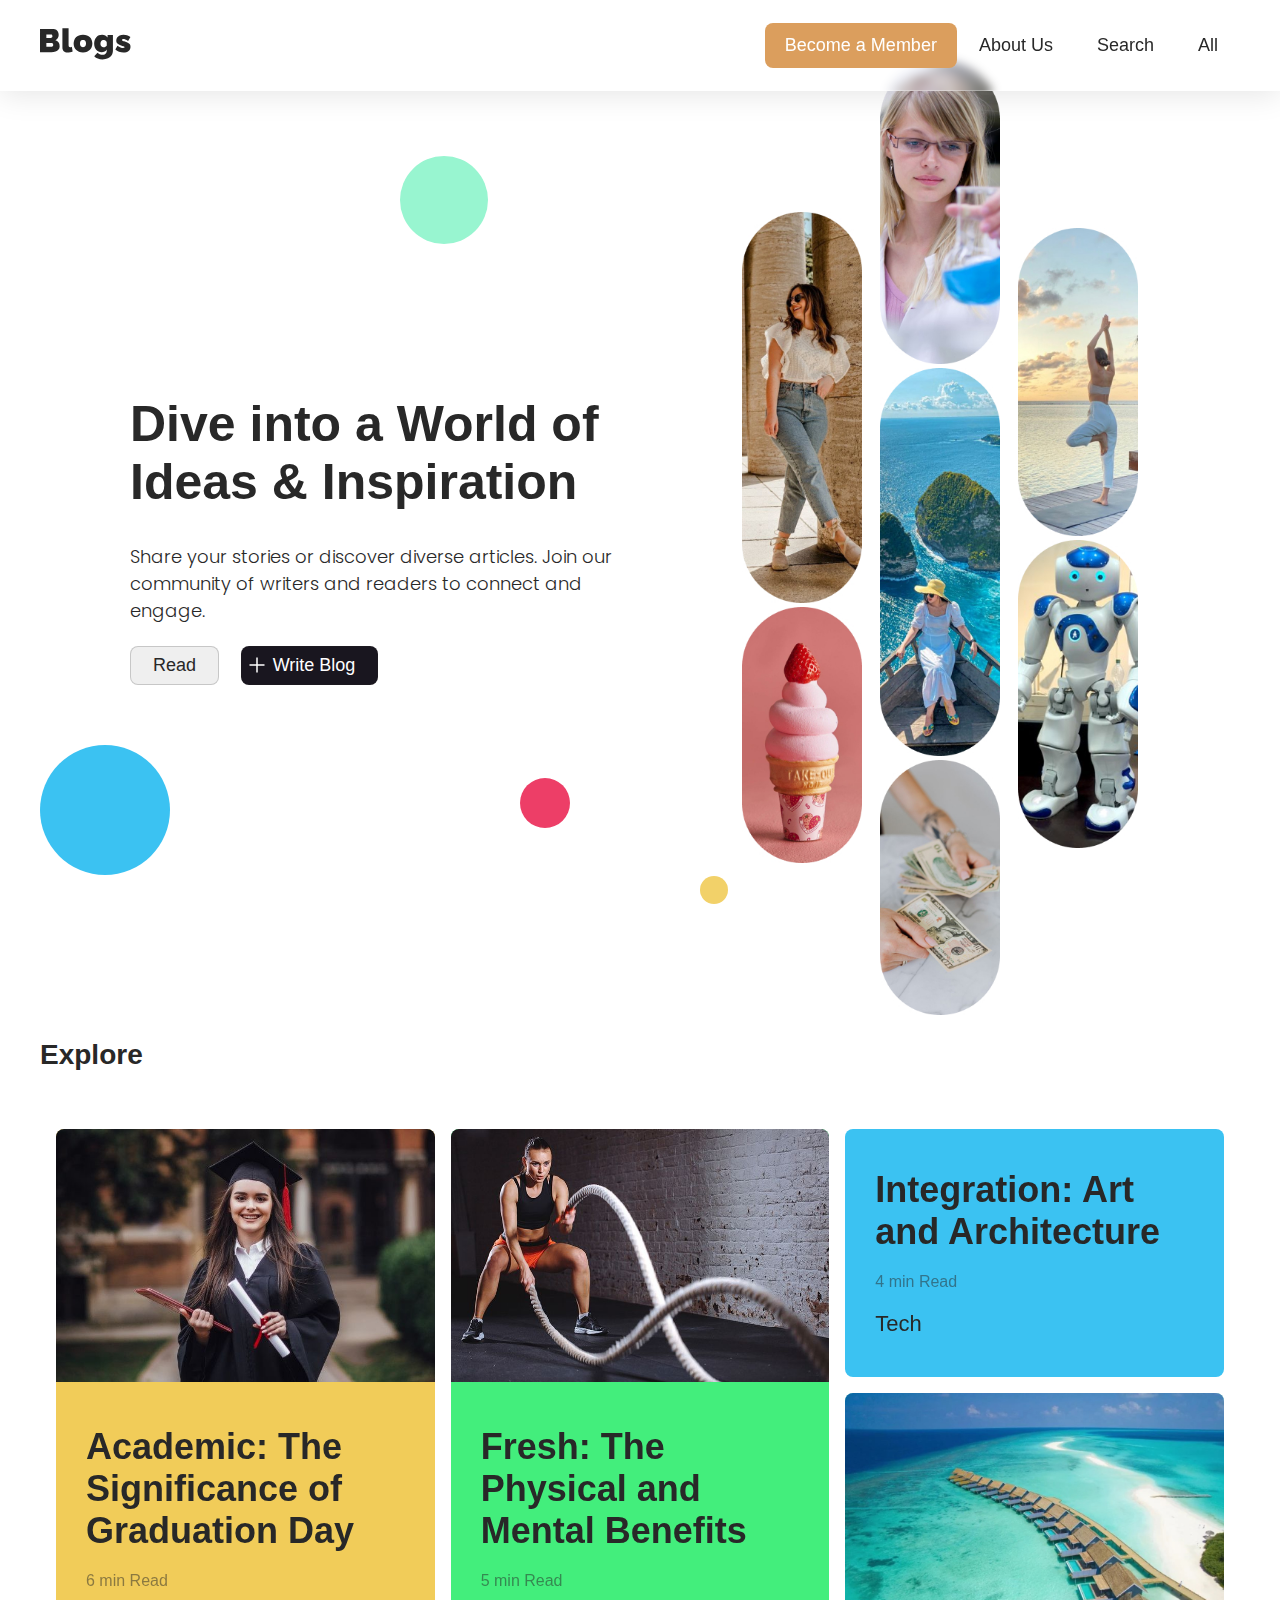
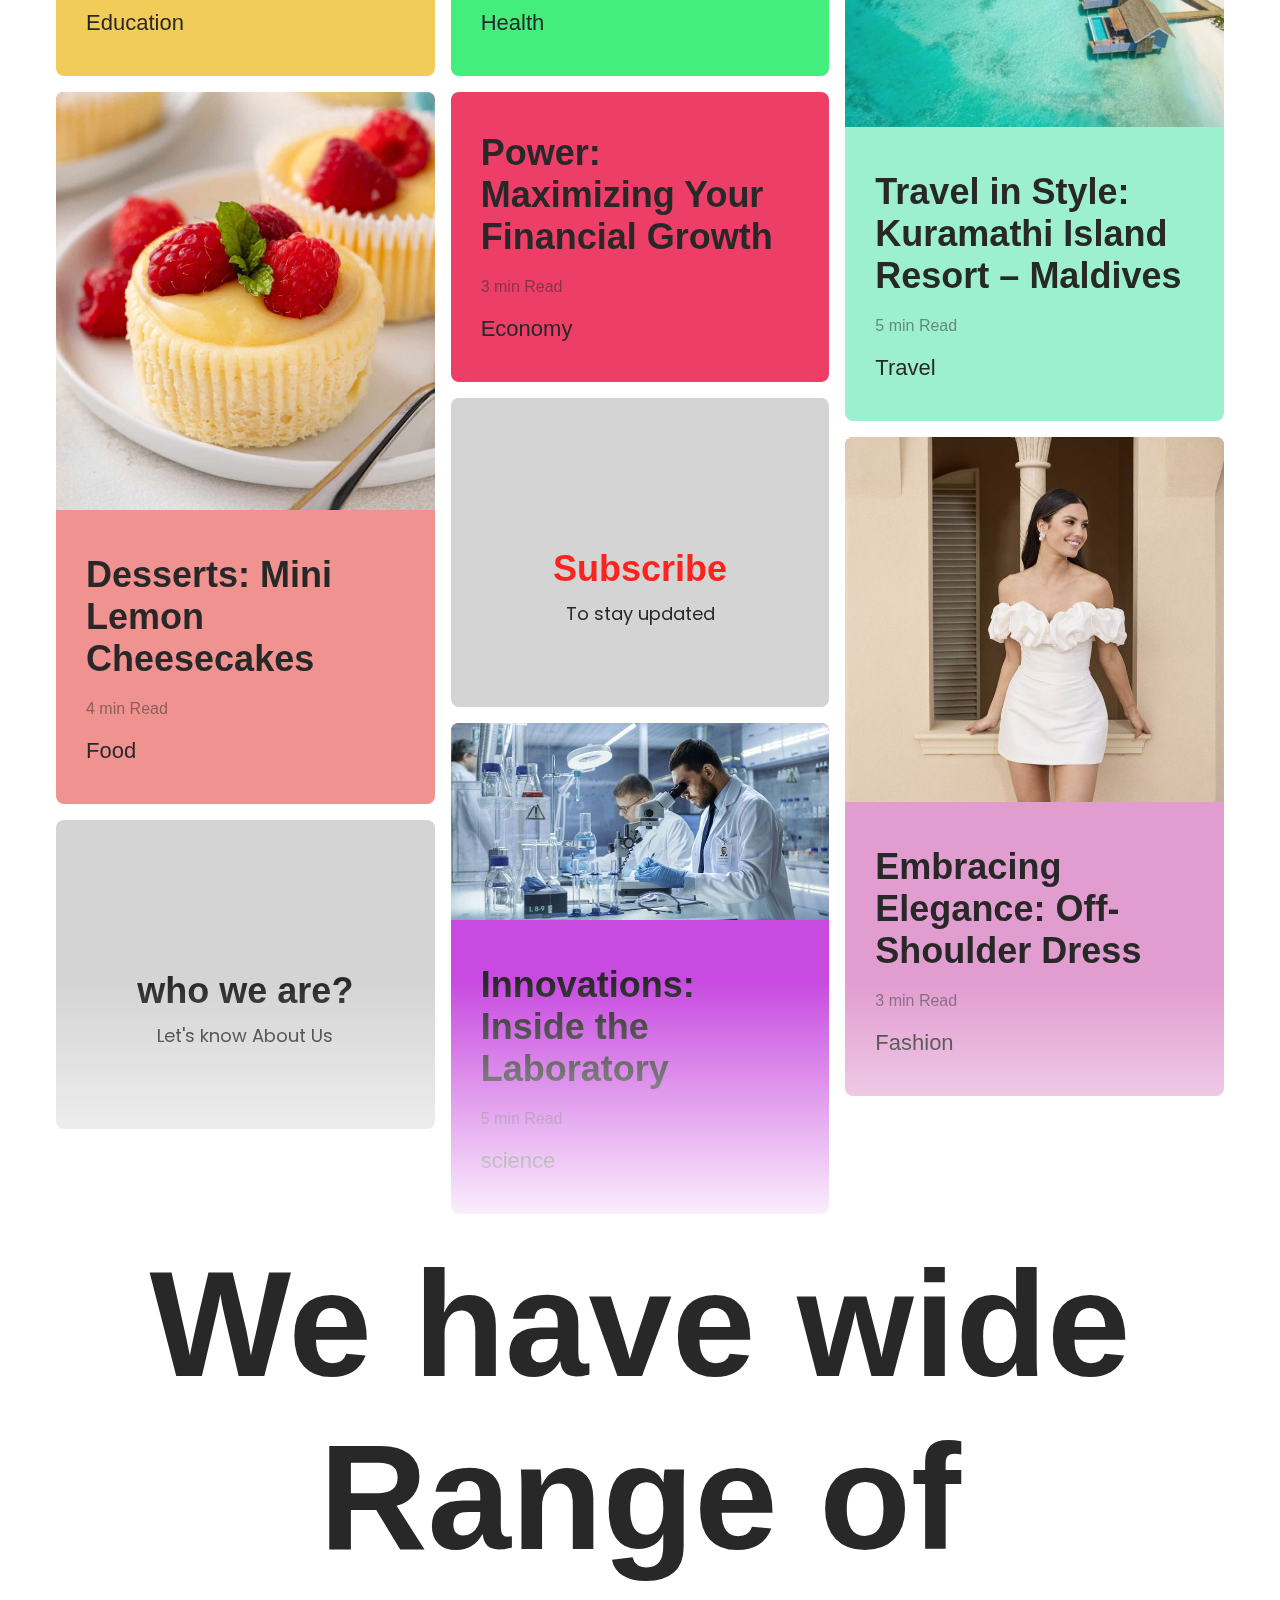
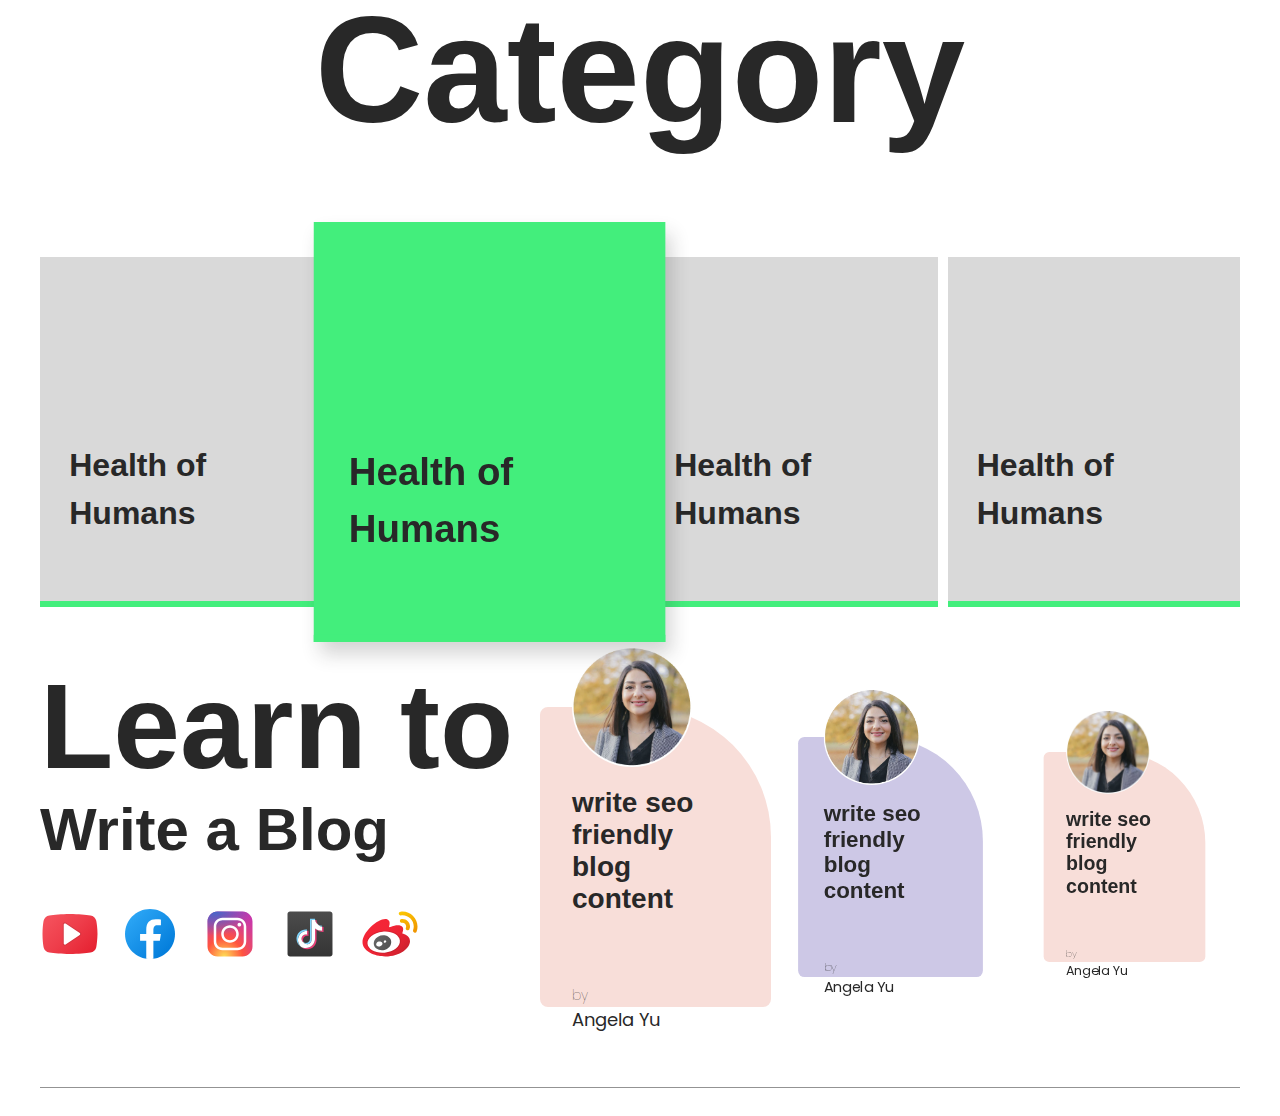
==== commit 06b3af1d: "add hero slide" ====
--- a/index.html
+++ b/index.html
@@ -69,31 +69,31 @@
                 <div class="heroImgBox">
                     <div class="heroColumns">
                         <div>
-                            <img src="./img/hero1.jpg" alt="">
-                        </div>
-                        <div>
-                            <img src="./img/hero2.jpg" alt="">
+                            <img src="./img/hero1.jpg" alt="" id="hero1">
+                        </div>
+                        <div>
+                            <img src="./img/hero2.jpg" alt="" id="hero2">
                         </div>
                     </div>
 
                     <div class="heroColumns">
                         <div>
-                            <img src="./img/hero3.jpg" alt="">
-                        </div>
-                        <div>
-                            <img src="./img/hero4.jpg" alt="">
-                        </div>
-                        <div>
-                            <img src="./img/hero5.jpg" alt="">
+                            <img src="./img/hero3.jpg" alt="" id="hero3">
+                        </div>
+                        <div>
+                            <img src="./img/hero4.jpg" alt="" id="hero4">
+                        </div>
+                        <div>
+                            <img src="./img/hero5.jpg" alt="" id="hero5">
                         </div>
                     </div>
 
                     <div class="heroColumns mobileHiddenColumn">
                         <div>
-                            <img src="./img/hero6.jpg" alt="">
-                        </div>
-                        <div>
-                            <img src="./img/hero7.jpg" alt="">
+                            <img src="./img/hero6.jpg" alt="" id="hero6">
+                        </div>
+                        <div>
+                            <img src="./img/hero7.jpg" alt="" id="hero7">
                         </div>
                     </div>
 
@@ -114,7 +114,7 @@
 
                     <div class="blogCard educationCard">
                         <div class="fasioImg">
-                            <img src="./img/education.jpg" alt="educatinImg" width="100%">
+                            <img src="./img/education.jpg" alt="educatinImg" width="100%" >
                         </div>
                         <div class="blogCardText">
                             <h2>Academic: The Significance of Graduation Day</h2>
@@ -321,6 +321,7 @@
     </footer>
     <script src="./js/nav.js"></script>
     <script src="./js/main.js"></script>
+    <script src="./js/hero.js"></script>
 </body>
 
 </html>--- a/css/main.css
+++ b/css/main.css
@@ -131,6 +131,11 @@
     font-family: var(--bodyFont);
     font-size: var(--text18);
     margin-top: 10px;
+}
+
+.blogCard img {
+    border-top-left-radius: var(--smallRadius);
+    border-top-right-radius: var(--smallRadius);
 }
 
 
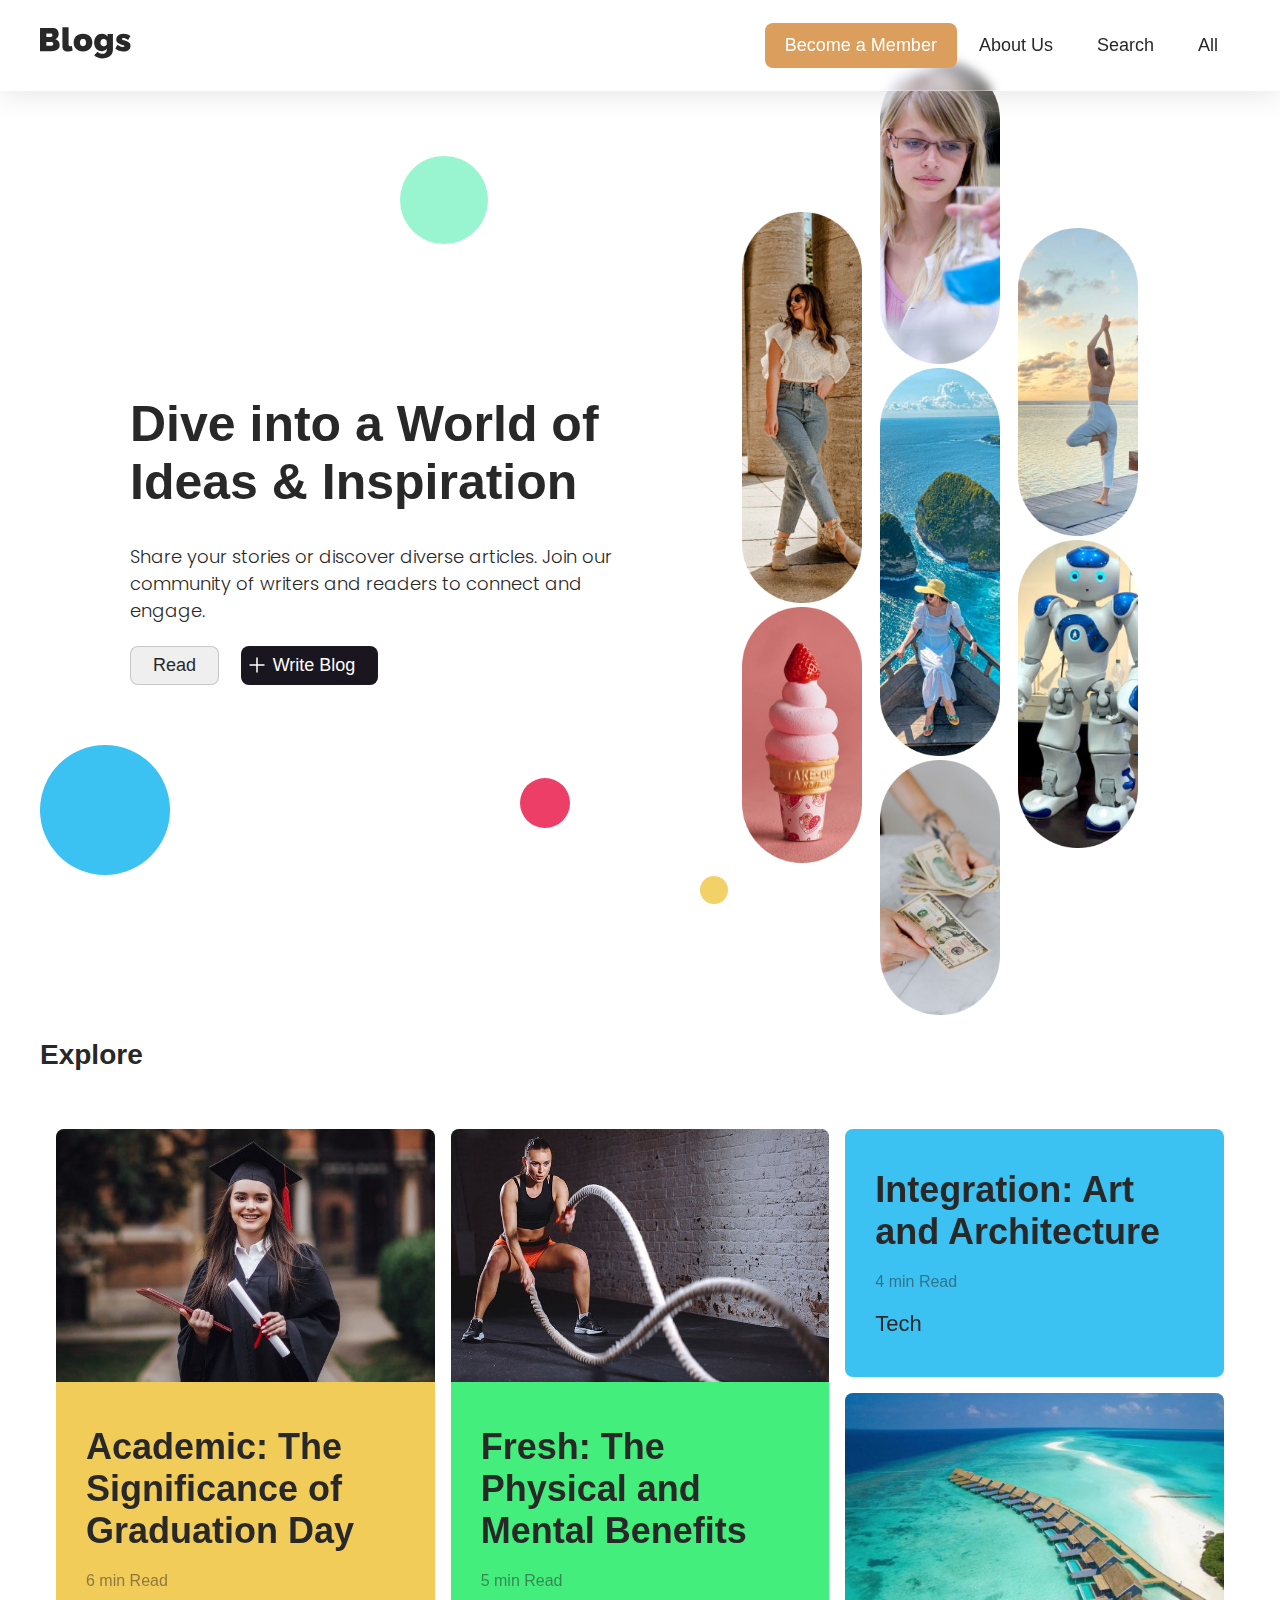
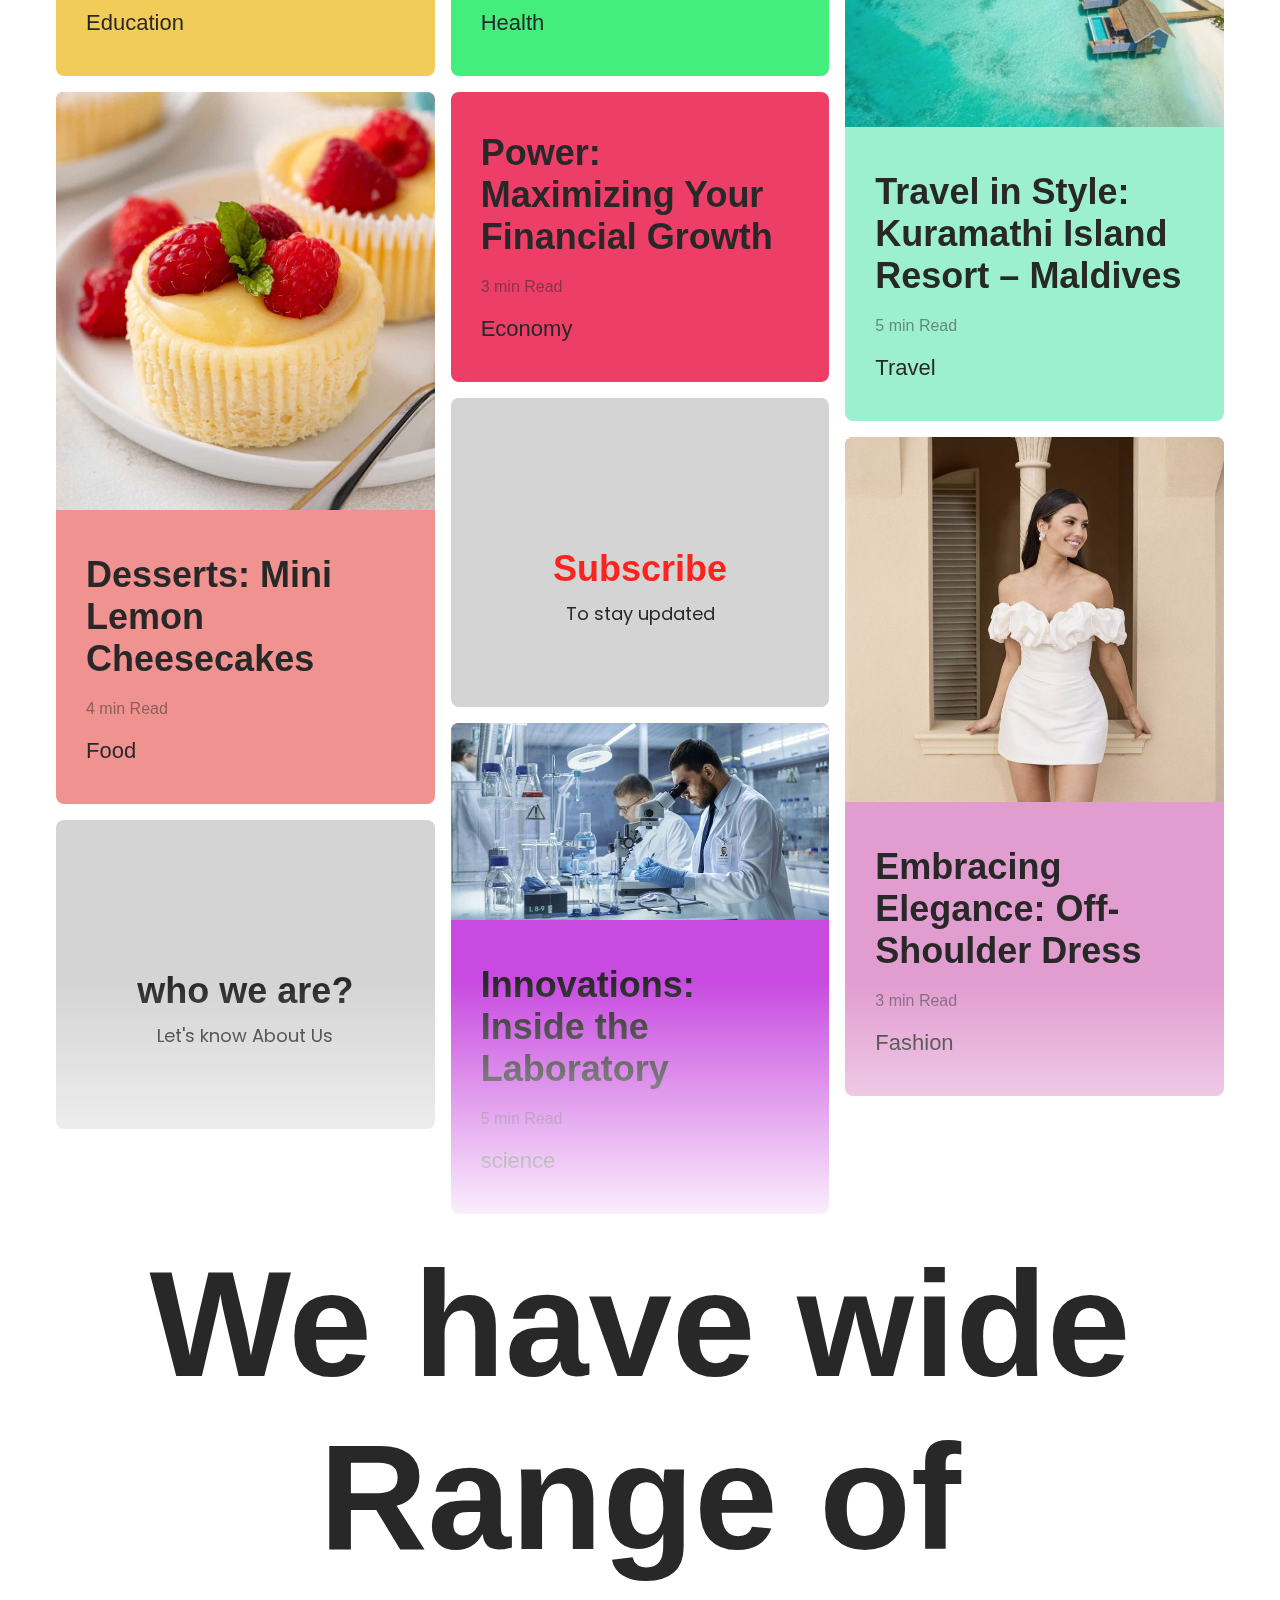
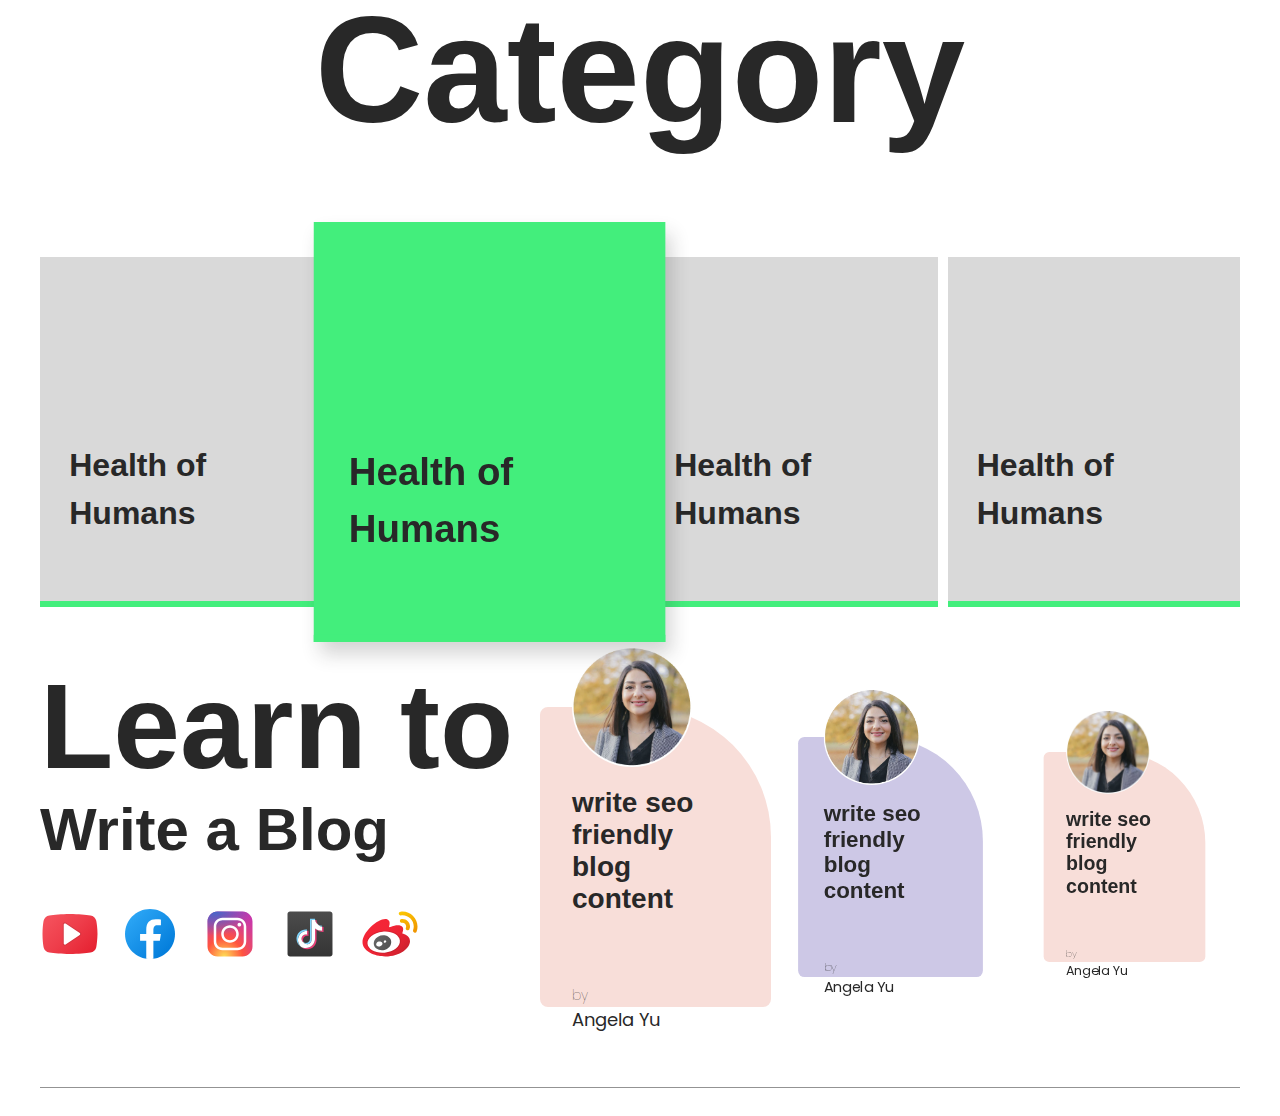
==== commit 029e9057: "final index" ====
--- a/index.html
+++ b/index.html
@@ -16,7 +16,9 @@
                 <nav class="nav">
                     <div class="container navBox navBar">
                         <div>
+                            <a href="./index.html">
                             <img src="./icon/Blogs.svg" alt="logo" height="32">
+                        </a>
                         </div>
 
                         <div class="mobileChangeNav" id="mobileChangeNav">
@@ -27,8 +29,8 @@
                                 <li>
                                     <div class="navMemberBtn">Become a Member</div>
                                 </li>
-                                <li><a href="#" class="navLink">About Us</a></li>
-                                <li><a href="#" class="navLink">Search</a></li>
+                                <li><a href="./" class="navLink">About Us</a></li>
+                                <li><a href="./search.html" class="navLink">Search</a></li>
                                 <li><a href="#" class="navLink">All</a></li>
                             </ul>
                         </div>
@@ -124,6 +126,7 @@
                     </div>
 
                     <div class="blogCard foodCard">
+                        <a href="./foodBlog.html" style="text-decoration: none;">
                         <div class="fasioImg">
                             <img src="./img/food.jpg" alt="foodImg" width="100%">
                         </div>
@@ -132,6 +135,7 @@
                             <p>4 min Read</p>
                             <h4>Food</h4>
                         </div>
+                    </a>
                     </div>
                     
                     <div class="blogCard blogAdds">
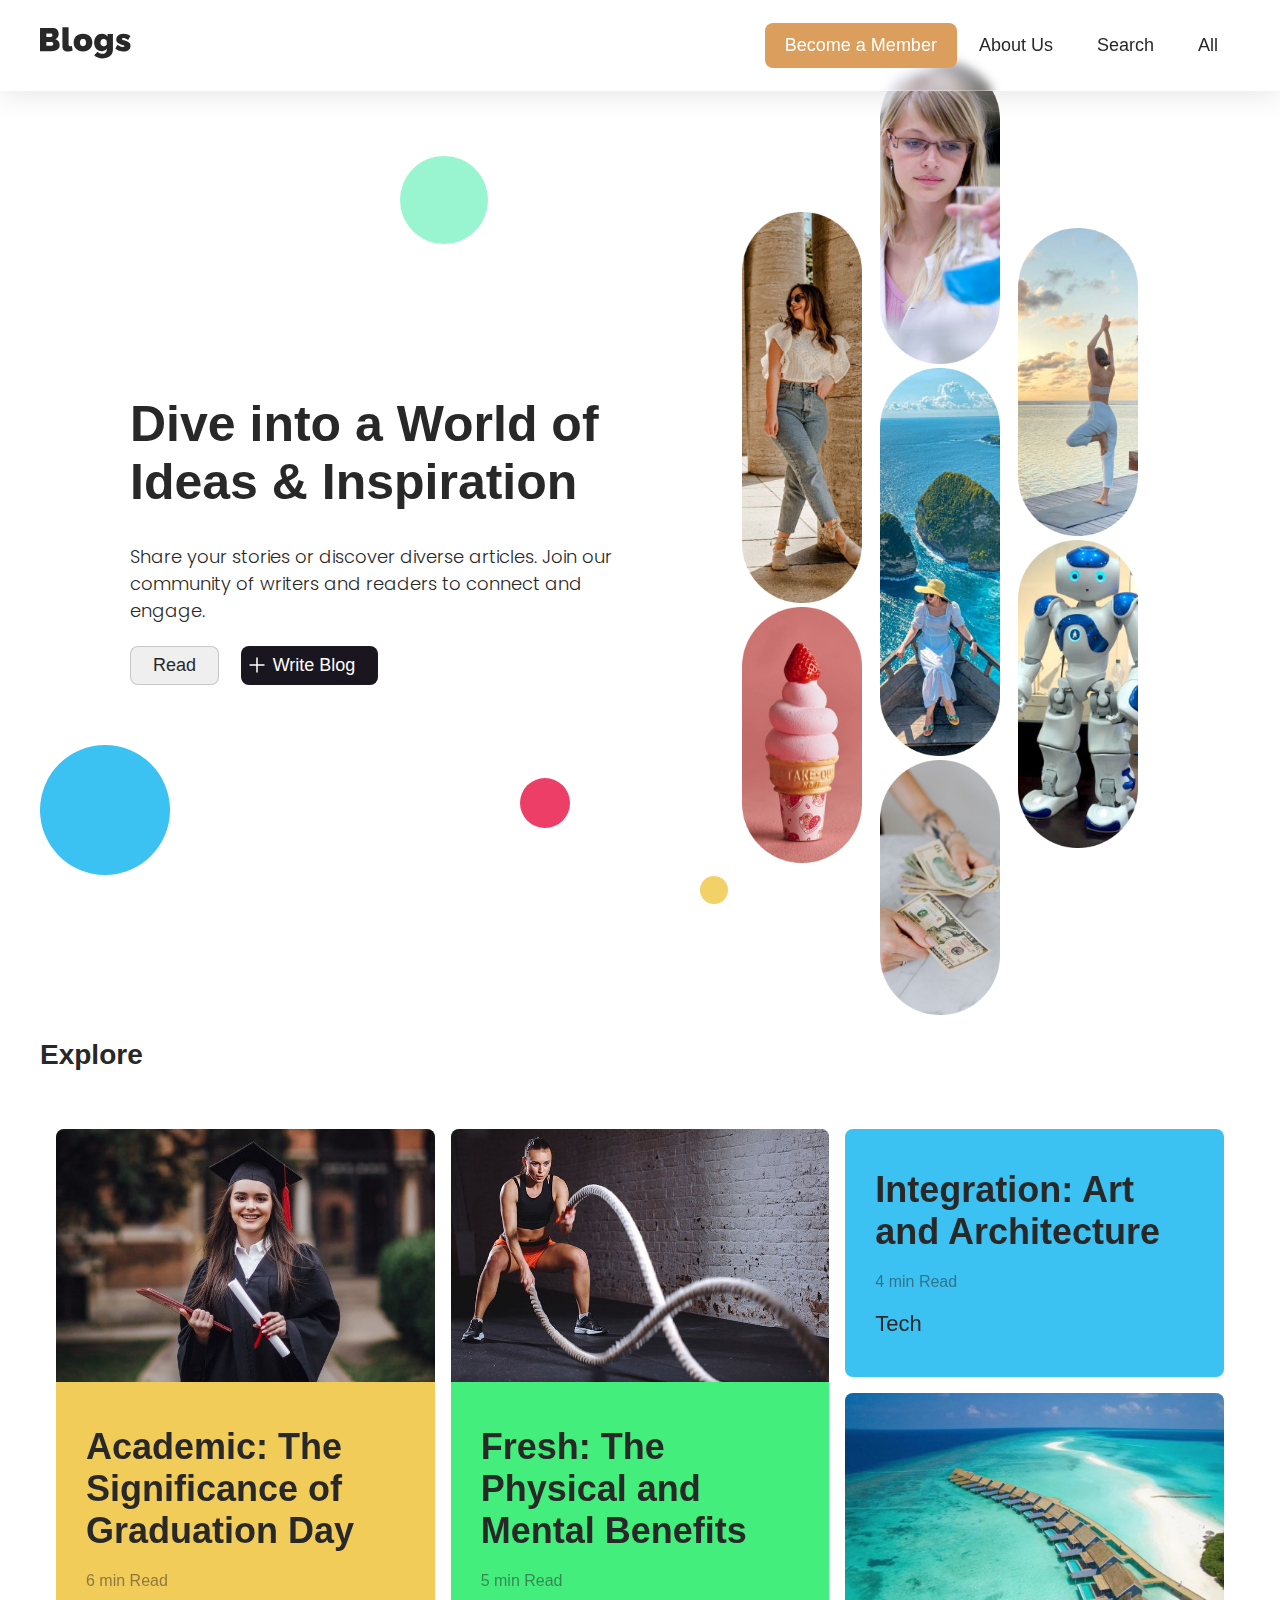
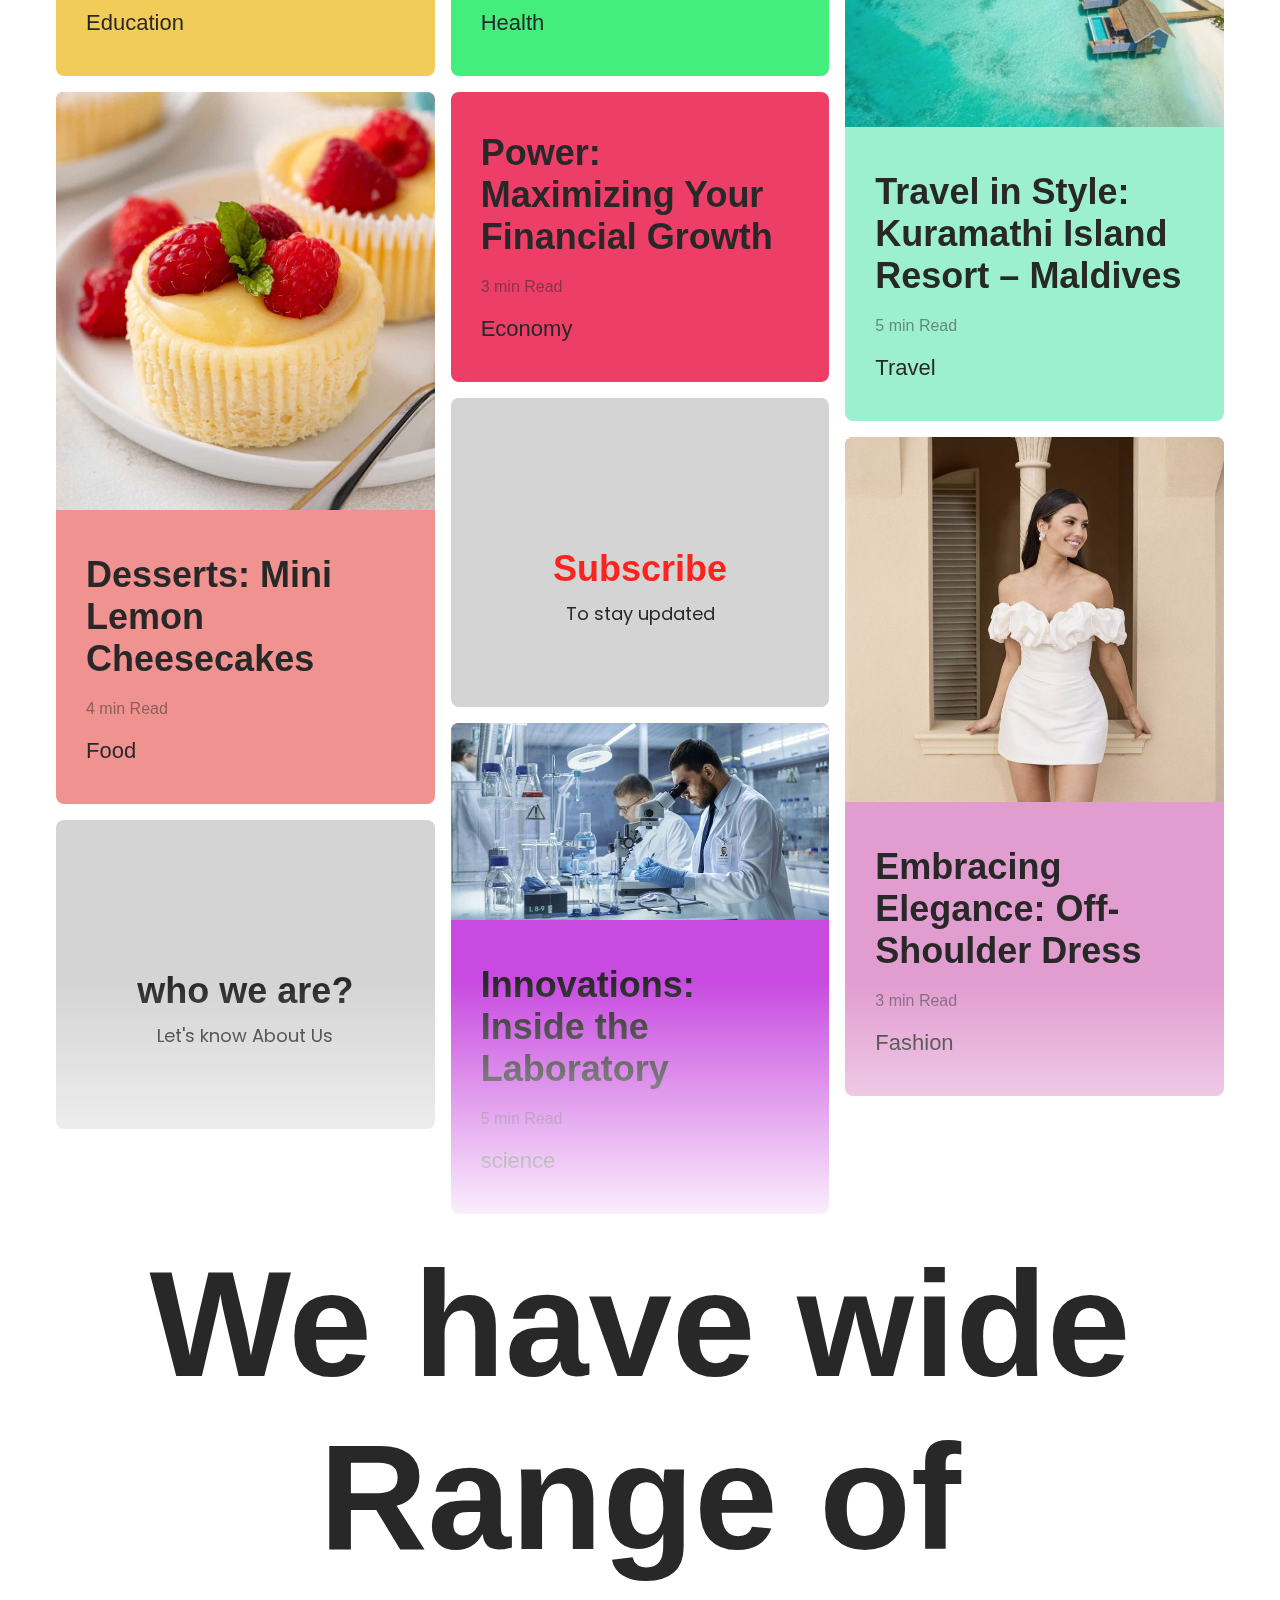
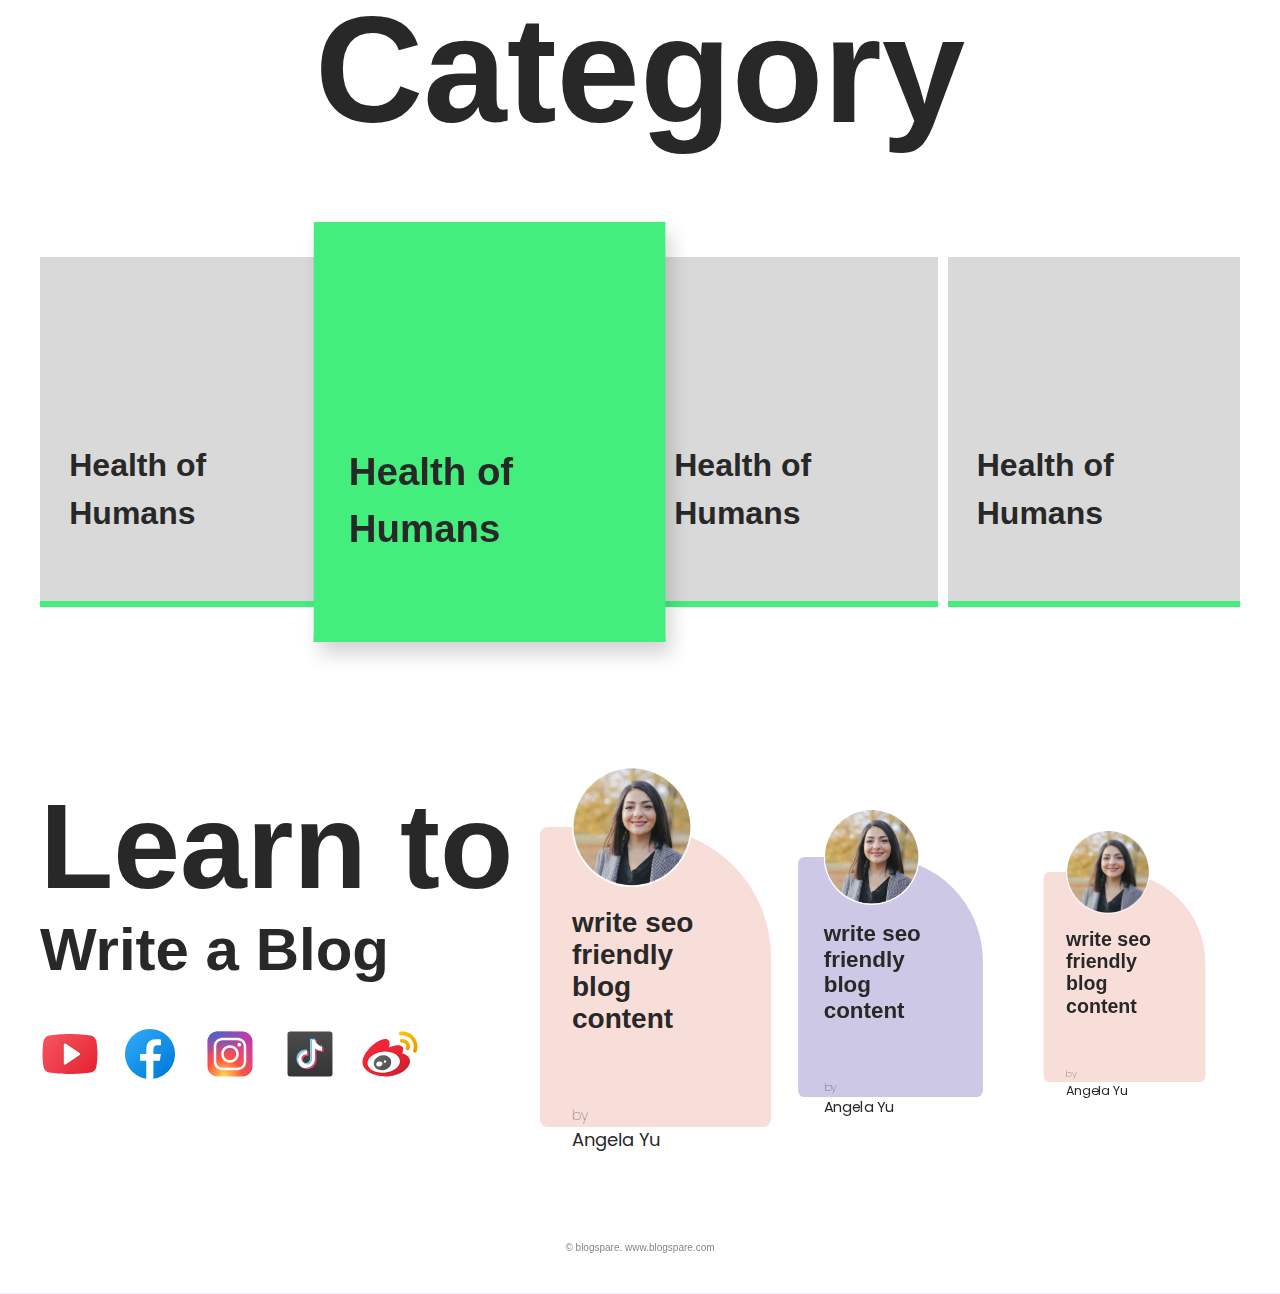
==== commit aa052383: "profile final code" ====
--- a/index.html
+++ b/index.html
@@ -29,7 +29,7 @@
                                 <li>
                                     <div class="navMemberBtn">Become a Member</div>
                                 </li>
-                                <li><a href="./" class="navLink">About Us</a></li>
+                                <li><a href="./aboutUs.html" class="navLink">About Us</a></li>
                                 <li><a href="./search.html" class="navLink">Search</a></li>
                                 <li><a href="#" class="navLink">All</a></li>
                             </ul>
@@ -268,7 +268,7 @@
     </section>
 
     <section>
-        <div class="learnContentBox container">
+        <div class="learnContentBox container" style="margin-top: 120px;">
             <div>
                 <h2>Learn to </h2>
                 <h3>Write a Blog </h3>
@@ -318,11 +318,11 @@
         </div>
     </section>
 
-    <footer>
-        <section class="container">
-            <p></p>
-        </section>
-    </footer>
+    <section>
+        <div class="footerBox" style="margin-top: 100px;">
+            <p>&copy; blogspare. www.blogspare.com</p>
+        </div>
+    </section>
     <script src="./js/nav.js"></script>
     <script src="./js/main.js"></script>
     <script src="./js/hero.js"></script>
--- a/css/main.css
+++ b/css/main.css
@@ -4,6 +4,10 @@
     margin: 0;
     padding: 0;
     box-sizing: border-box;
+}
+
+a {
+    text-decoration: none;
 }
 
 :root{
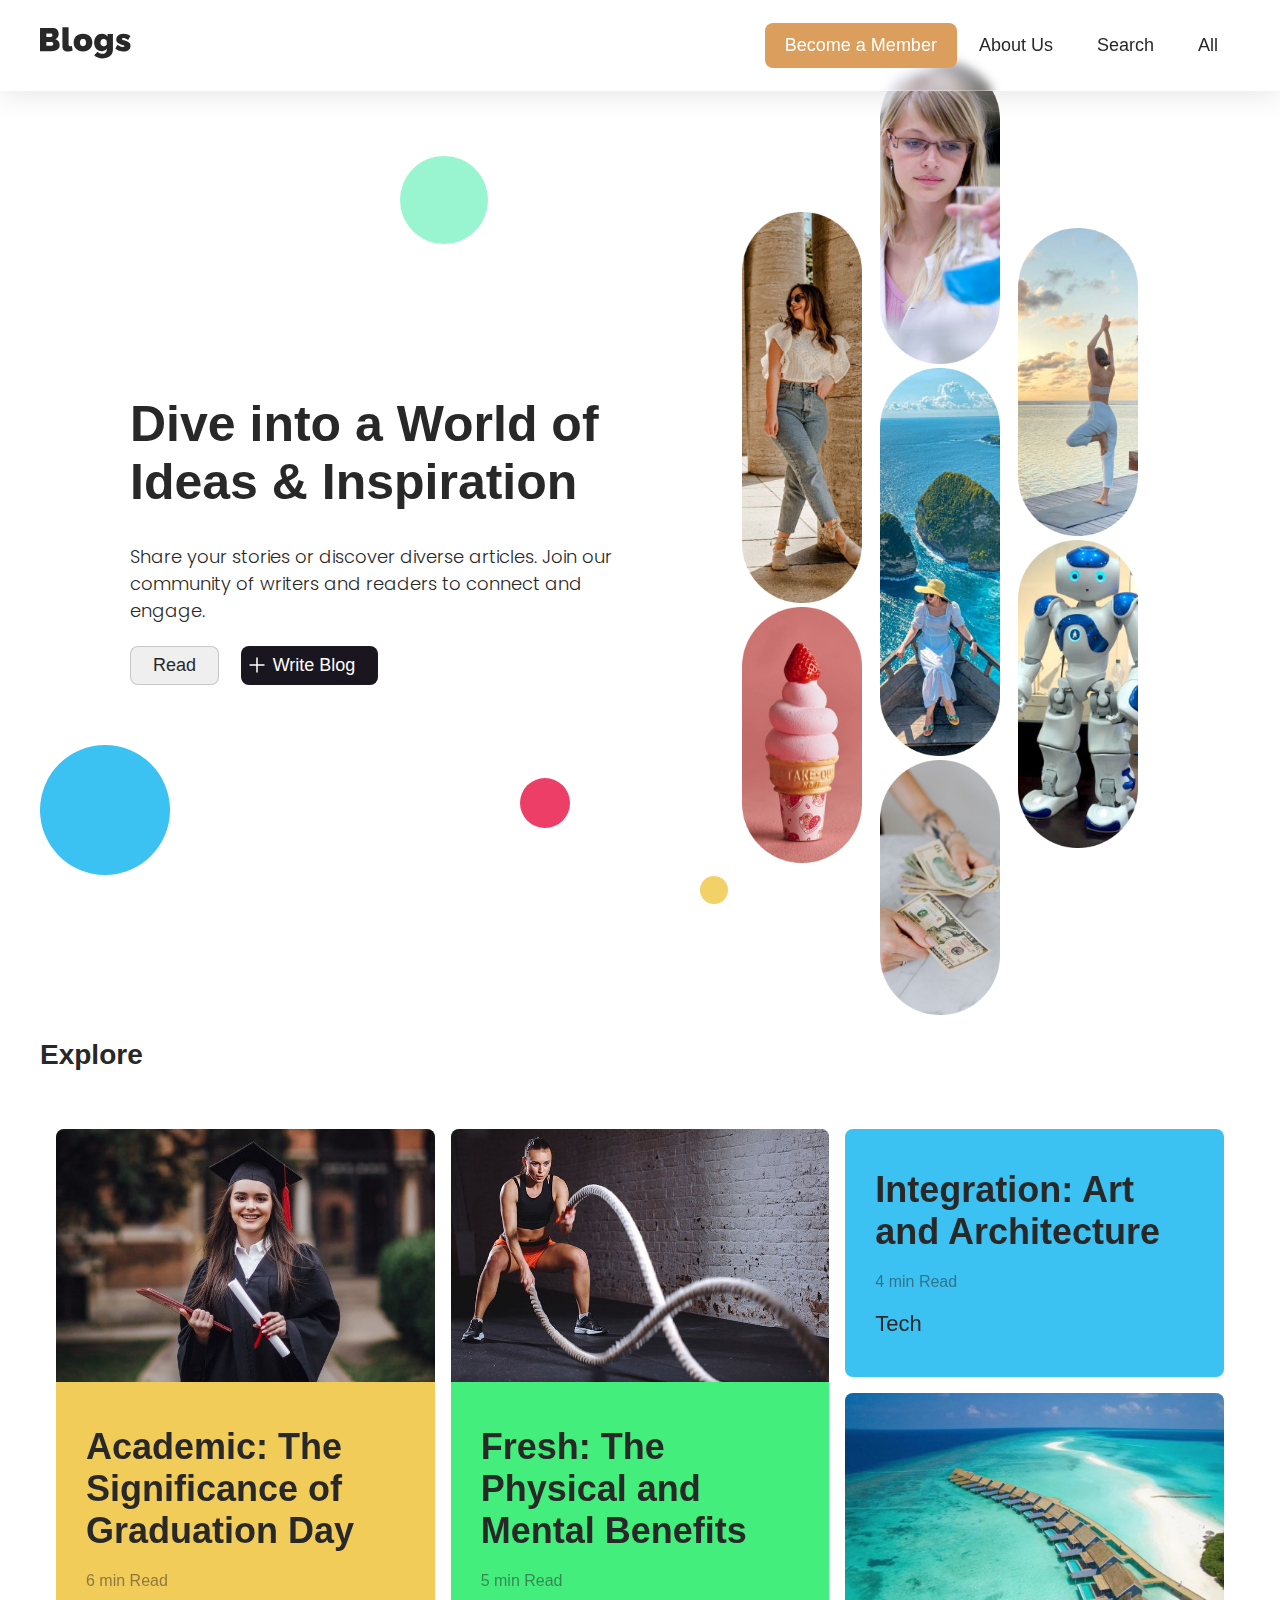
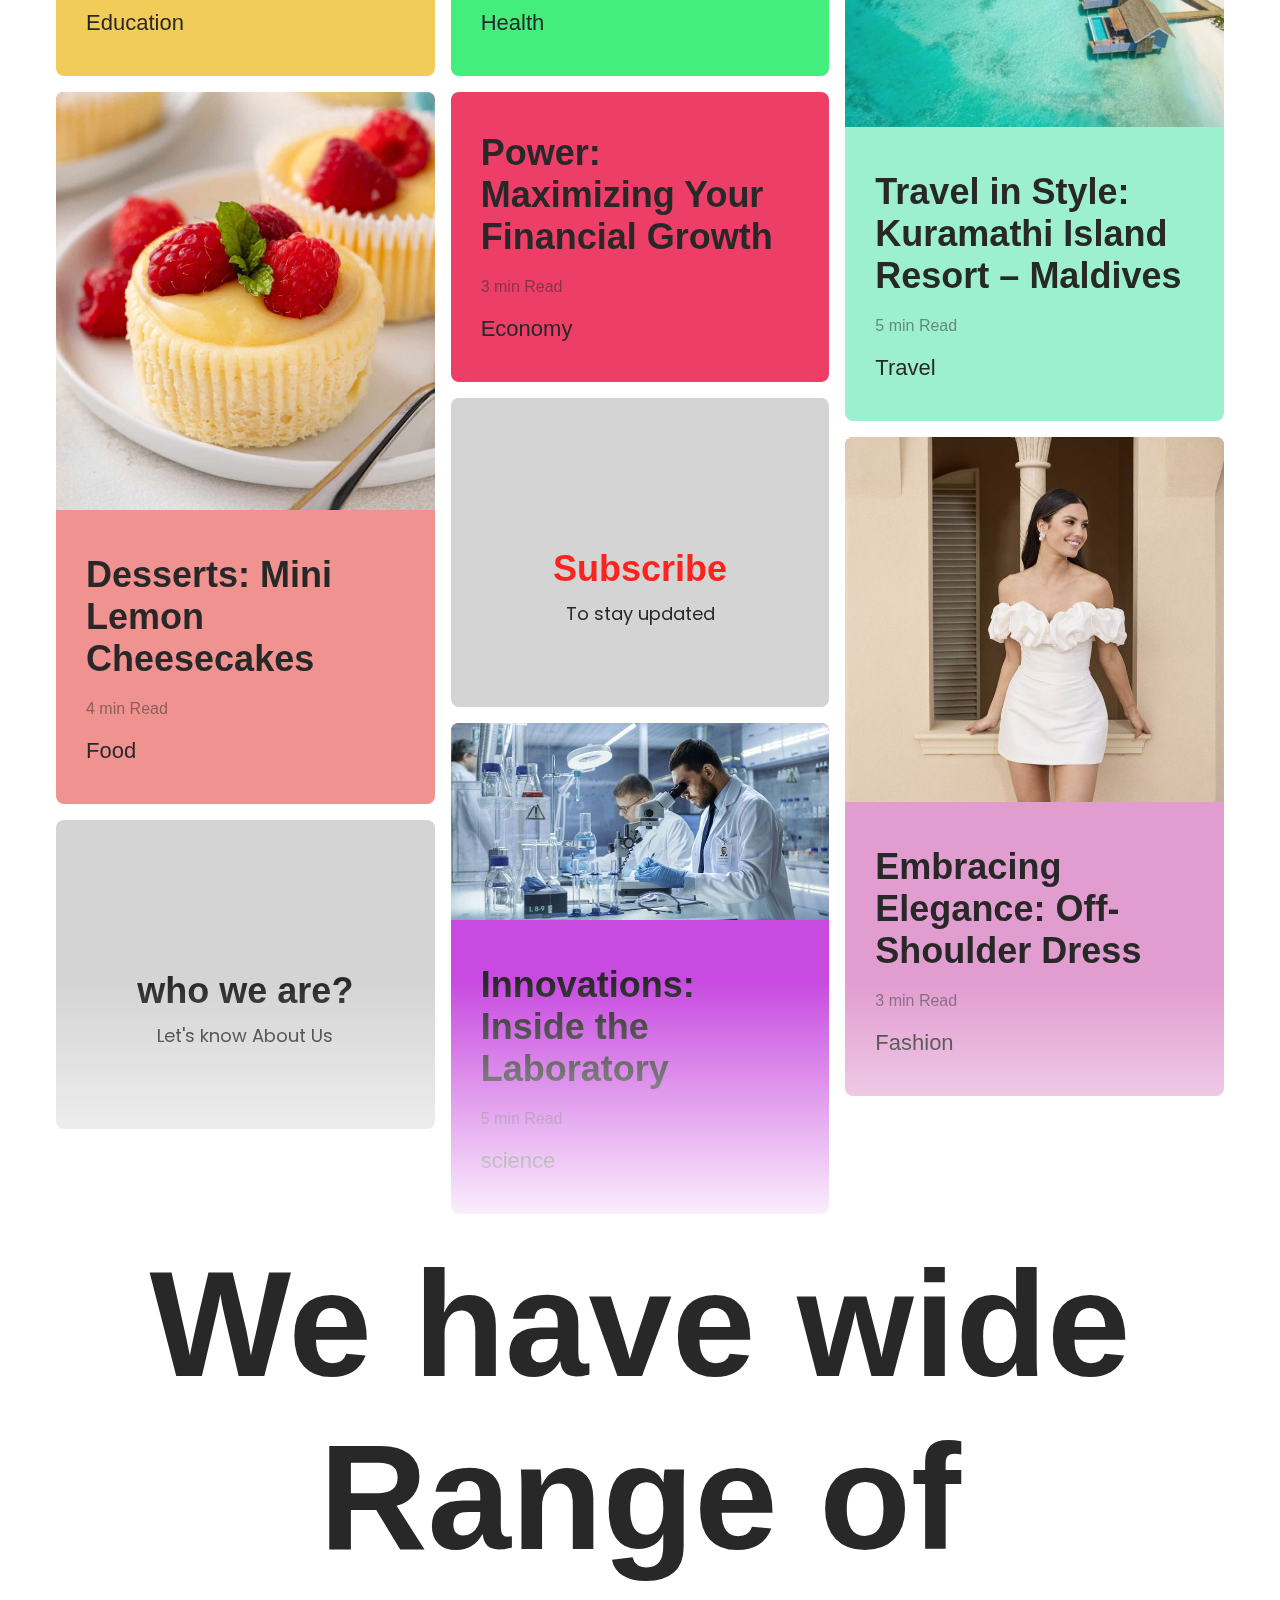
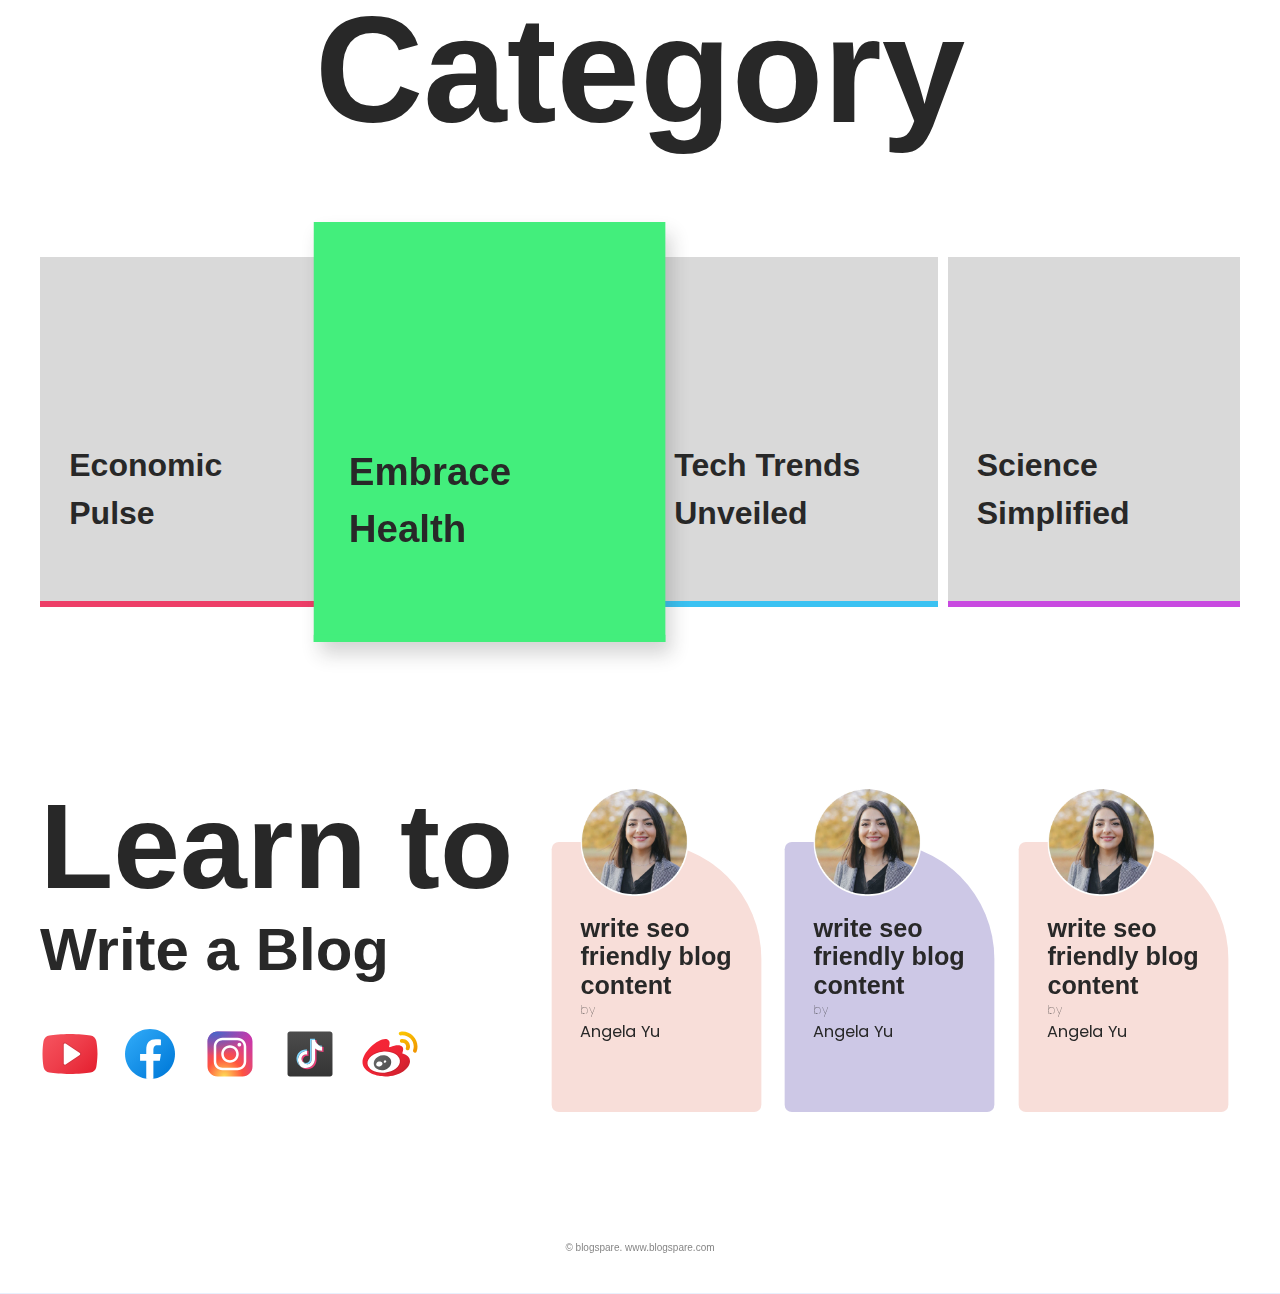
==== commit aa5c82d2: "final web" ====
--- a/index.html
+++ b/index.html
@@ -245,23 +245,23 @@
         <div class="categorySilderBox">
 
             <div class="categoryCard">
-                <h4 class="categoryText">Health of Humans</h4>
+                <h4 class="categoryText">Economic Pulse</h4>
+                <div class="categoryLine categoryLine1"></div>
+            </div>
+
+            <div class="categoryCard healthCategory">
+                <h4 class="categoryText">Embrace Health</h4>
                 <div class="categoryLine"></div>
             </div>
 
             <div class="categoryCard">
-                <h4 class="categoryText">Health of Humans</h4>
-                <div class="categoryLine"></div>
+                <h4 class="categoryText">Tech Trends Unveiled</h4>
+                <div class="categoryLine categoryLine2"></div>
             </div>
 
             <div class="categoryCard">
-                <h4 class="categoryText">Health of Humans</h4>
-                <div class="categoryLine"></div>
-            </div>
-
-            <div class="categoryCard">
-                <h4 class="categoryText">Health of Humans</h4>
-                <div class="categoryLine"></div>
+                <h4 class="categoryText">Science Simplified</h4>
+                <div class="categoryLine categoryLine3"></div>
             </div>
 
         </div>
--- a/css/main.css
+++ b/css/main.css
@@ -216,6 +216,8 @@
     border-bottom: 0;
 }
 
+
+
 .categorySilderBox > .categoryCard:nth-child(2) {
     scale: 1.2;
     z-index: 9;
@@ -240,6 +242,18 @@
     bottom: 0;
 }
 
+.categoryLine1 {
+    background: var(--economyColor) ;
+}
+
+.categoryLine2 {
+    background: var(--techColor);
+}
+
+.categoryLine3 {
+    background: var(--scienceColor);
+}
+
 @media screen and (max-width: 1000px) {
     .categorySilderBox {
         grid-template-columns: repeat(3, 1fr);
@@ -296,7 +310,7 @@
     background: #F8DED9;
     padding: 32px;
     padding-bottom: 80px;
-    width: 33%;
+    /* width: 33%; */
     border-radius: var(--smallRadius);
     border-top-right-radius: 130px;
     padding-top: 80px;
@@ -321,7 +335,6 @@
     font-size: 14px;
     font-weight: 100;
     display: block;
-    margin-top: 70px;
 }
 
 .infoCard p {
@@ -329,13 +342,17 @@
     font-size: var(--text18);
 }
 
+.infoCard1 {
+    scale: .9;
+}
+
 .infoCard2 {
     background: #CDC8E6;
-    scale: .8;
+    scale: .9;
 }
 
 .infoCard3 {
-    scale: .7;
+    scale: .9;
 }
 
 footer section {
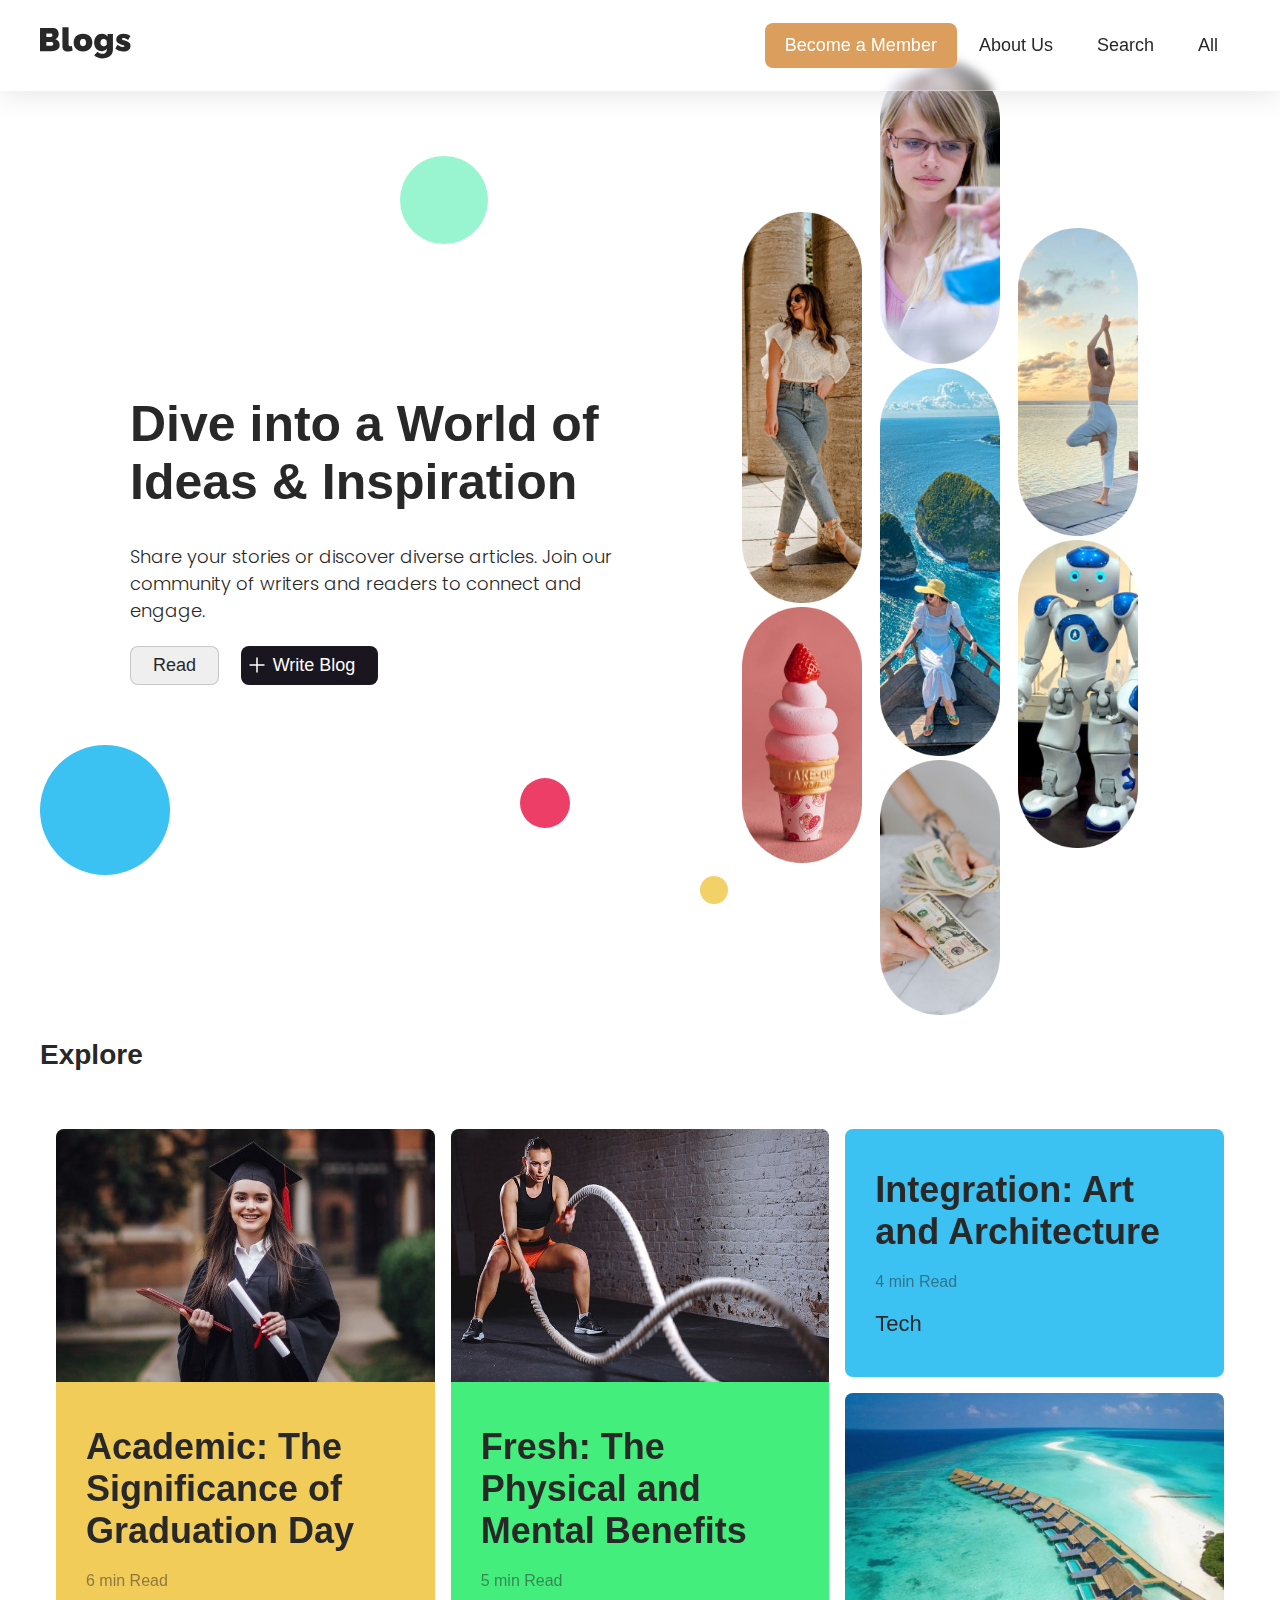
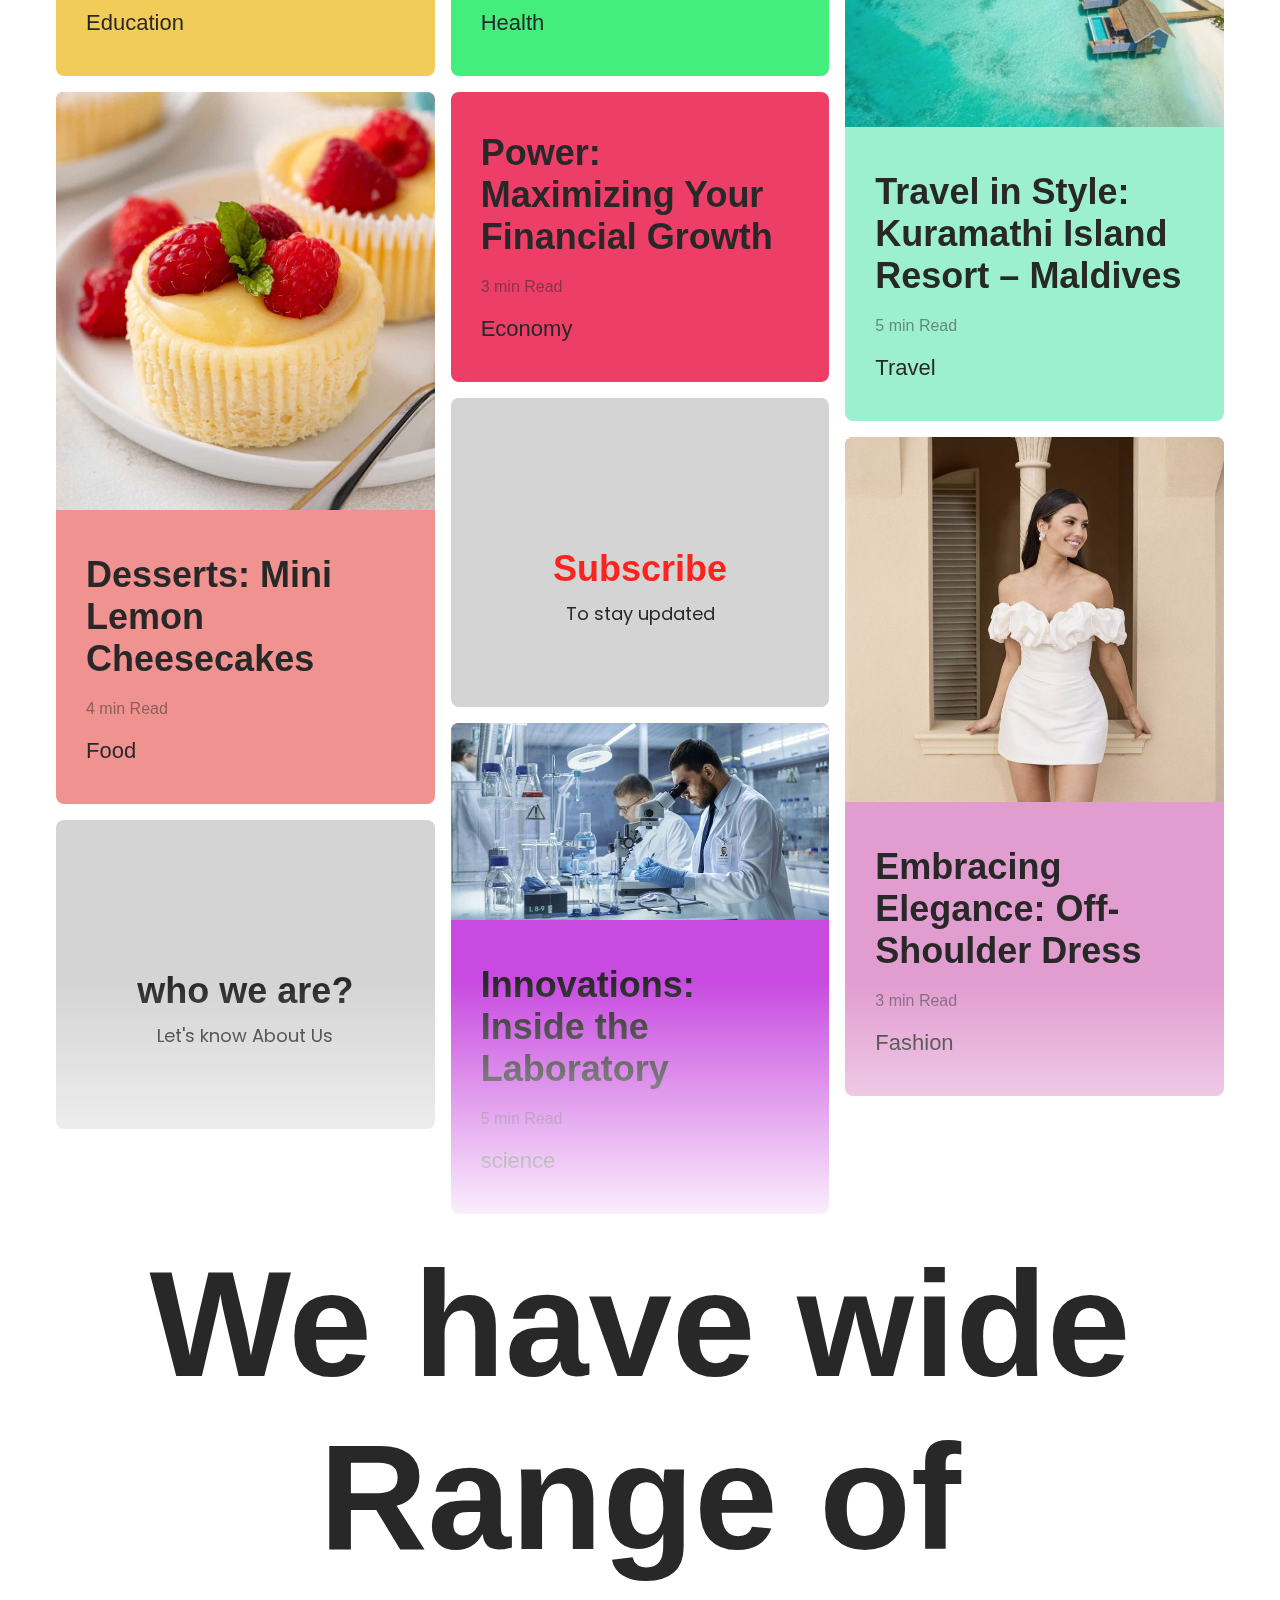
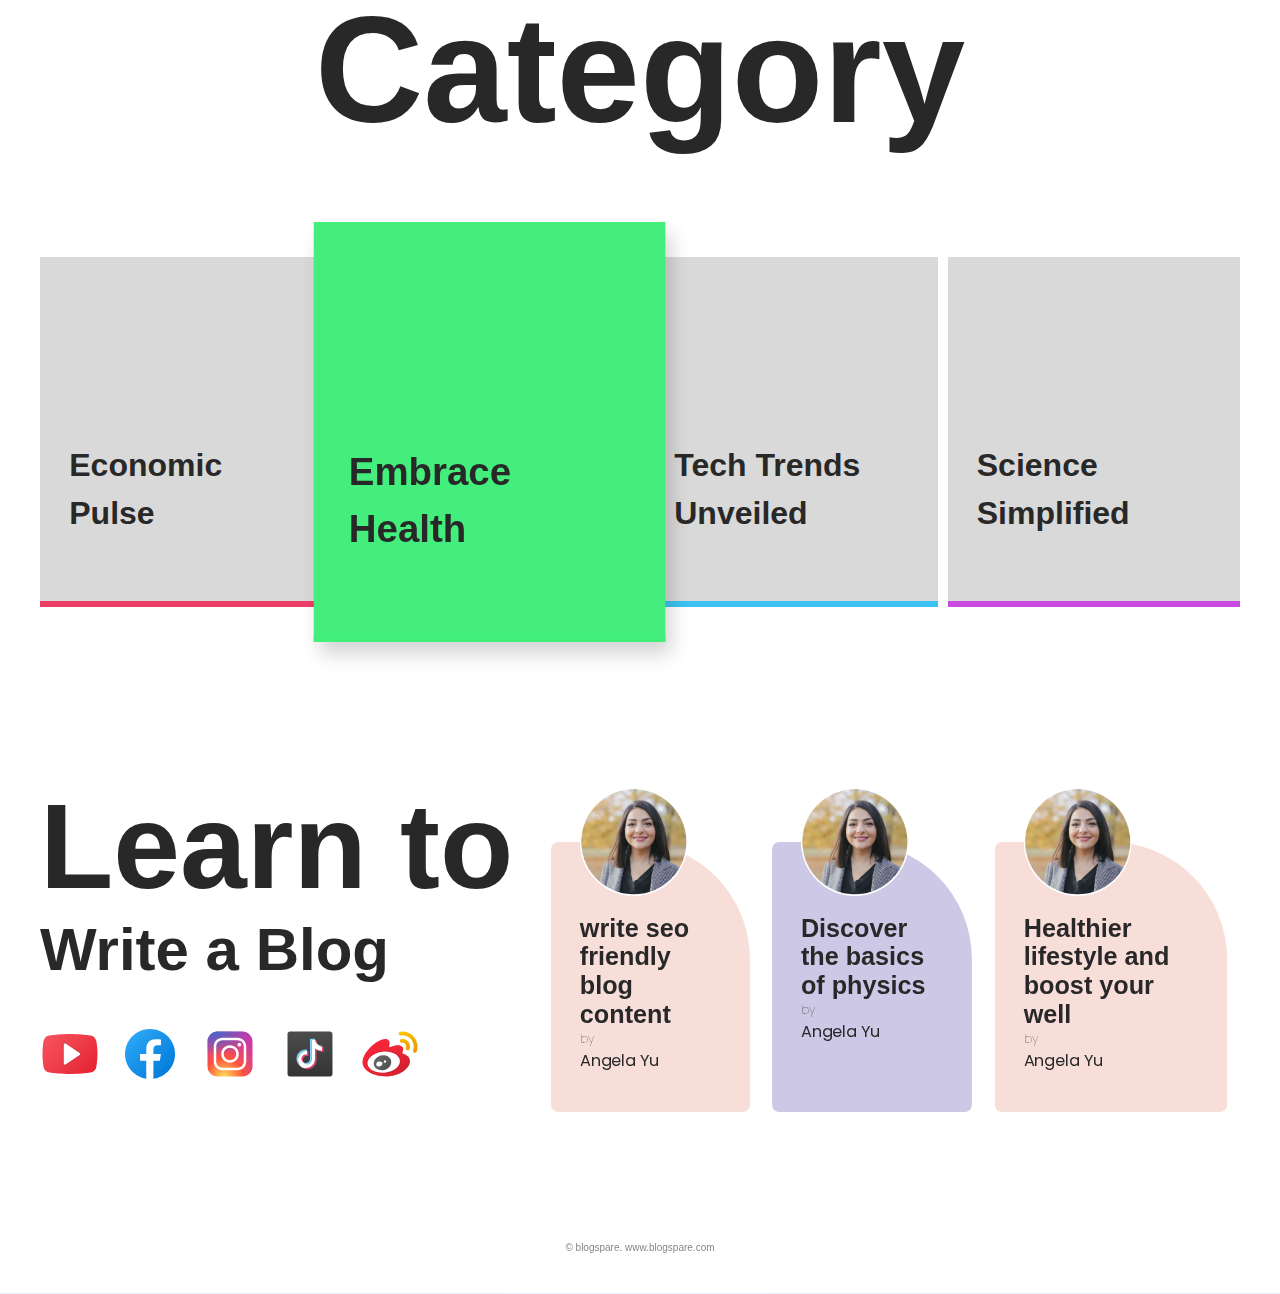
==== commit 0a82abf5: "final" ====
--- a/index.html
+++ b/index.html
@@ -249,7 +249,7 @@
                 <div class="categoryLine categoryLine1"></div>
             </div>
 
-            <div class="categoryCard healthCategory">
+            <div class="categoryCard health">
                 <h4 class="categoryText">Embrace Health</h4>
                 <div class="categoryLine"></div>
             </div>
@@ -299,7 +299,7 @@
                         <img src="./profile/img1.jpg" alt="user img" height="120">
                     </div>
 
-                    <h3>write seo friendly blog content</h3>
+                    <h3>Discover the basics of  physics</h3>
                     <span>by</span>
                     <p>Angela Yu</p>
                 </div>
@@ -309,7 +309,7 @@
                         <img src="./profile/img1.jpg" alt="user img" height="120">
                     </div>
 
-                    <h3>write seo friendly blog content</h3>
+                    <h3>Healthier lifestyle and boost your well</h3>
                     <span>by</span>
                     <p>Angela Yu</p>
                 </div>
